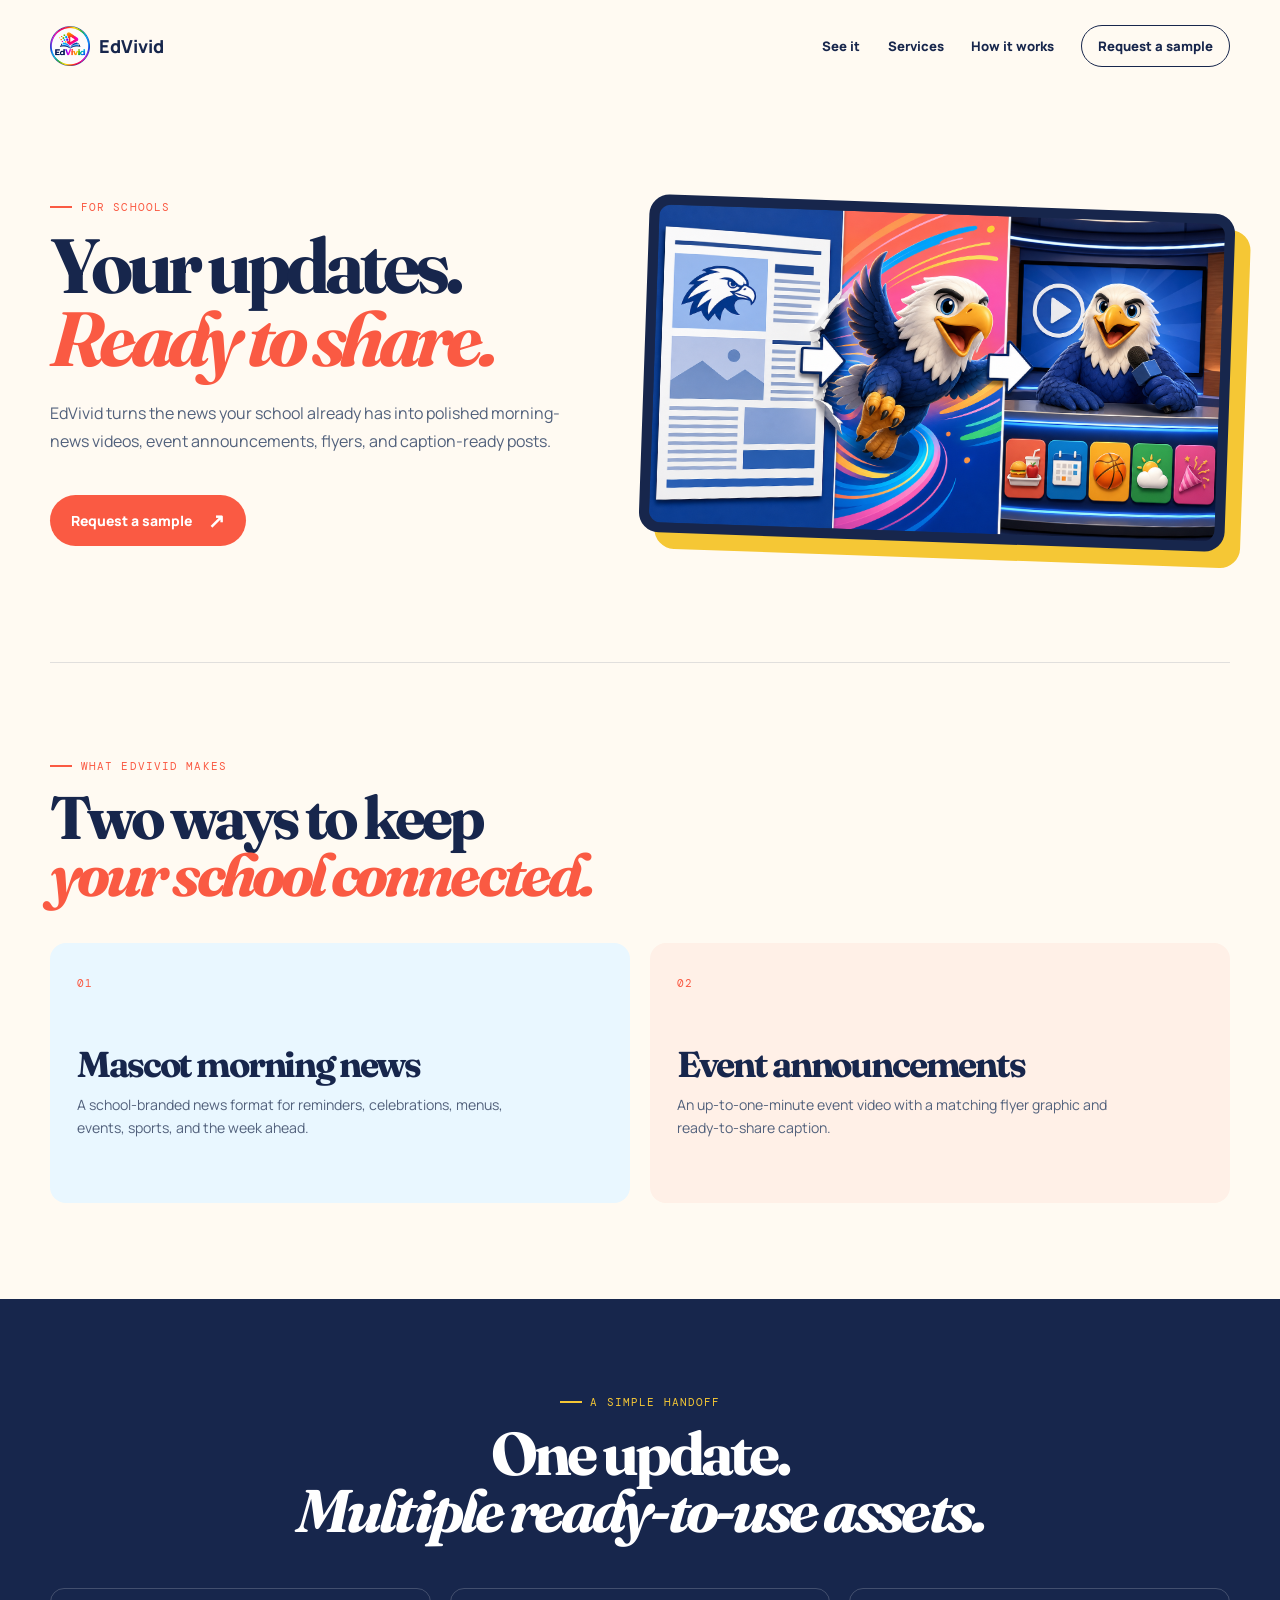
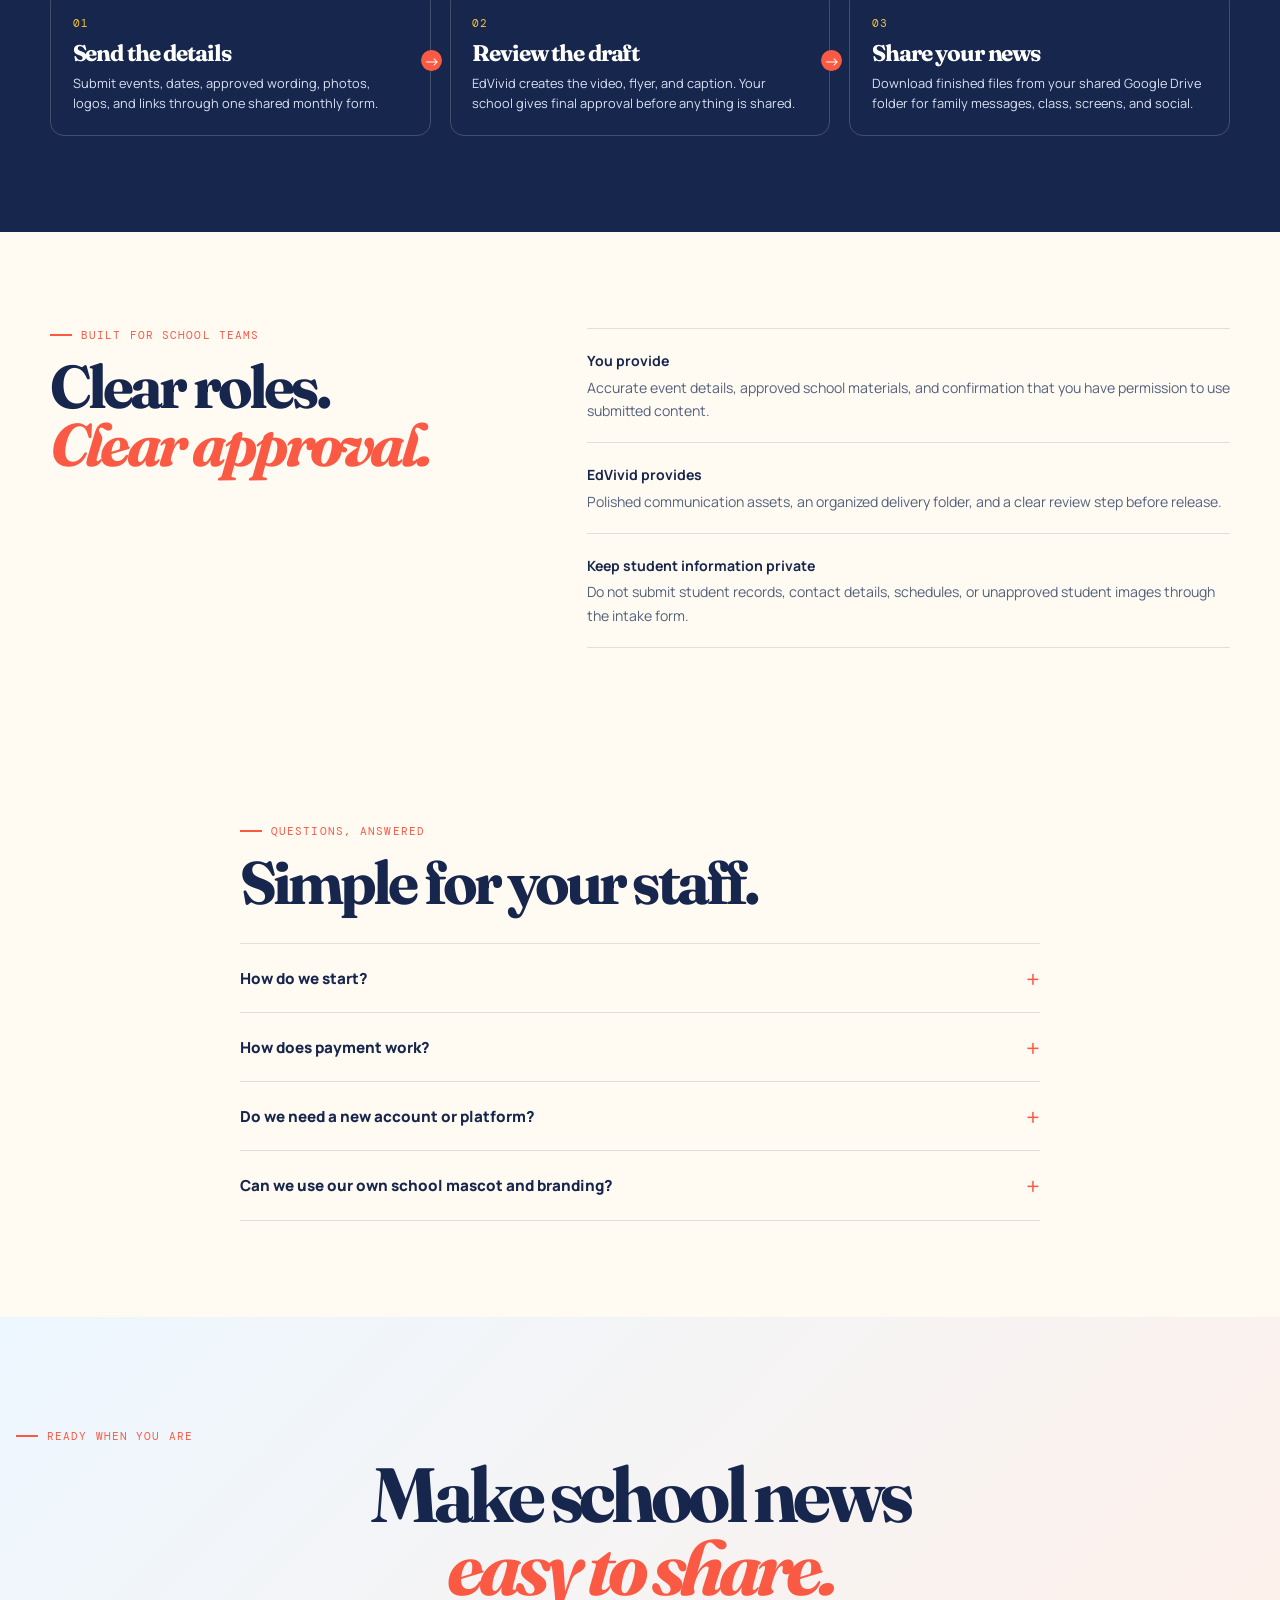
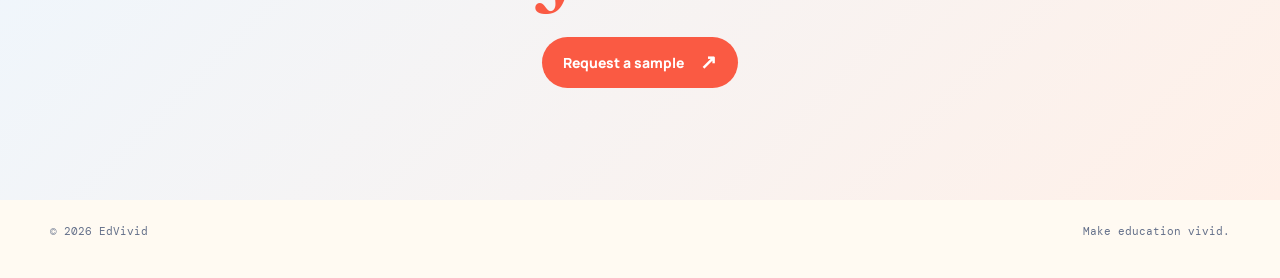
==== for-schools.html @ 943abc47 "Add school information page" ====
<!doctype html>
<html lang="en">
  <head>
    <meta charset="UTF-8" />
    <meta name="viewport" content="width=device-width, initial-scale=1.0" />
    <meta name="theme-color" content="#fff9f2" />
    <title>For Schools | EdVivid</title>
    <meta name="description" content="How EdVivid turns school updates into ready-to-share morning news, announcements, flyers, and family communication." />
    <link rel="icon" type="image/png" href="favicon.png" />
    <link rel="apple-touch-icon" href="edvivid-circle-logo.png" />
    <link rel="preconnect" href="https://fonts.googleapis.com" />
    <link rel="preconnect" href="https://fonts.gstatic.com" crossorigin />
    <link href="https://fonts.googleapis.com/css2?family=DM+Mono&family=Fraunces:opsz,wght@9..144,600;9..144,700&family=Manrope:wght@400;500;600;700;800&display=swap" rel="stylesheet" />
    <link rel="stylesheet" href="styles.css" />
  </head>
  <body class="schools-page">
    <div class="page-shell">
      <header class="topbar">
        <a class="brand" href="index.html" aria-label="EdVivid home">
          <img class="brand-logo" src="edvivid-circle-logo.png" alt="" />
          <span>EdVivid</span>
        </a>
        <nav class="nav-links" aria-label="Main navigation">
          <a href="index.html#examples">See it</a>
          <a href="index.html#work">Services</a>
          <a href="#how-it-works">How it works</a>
          <a class="nav-contact" href="mailto:admin@edvivid.com?subject=EdVivid%20School%20News%20Inquiry">Request a sample</a>
        </nav>
      </header>

      <main>
        <section class="schools-hero" aria-labelledby="schools-title">
          <div>
            <p class="eyebrow"><span></span> For schools</p>
            <h1 id="schools-title">Your updates.<br /><em>Ready to share.</em></h1>
            <p>EdVivid turns the news your school already has into polished morning-news videos, event announcements, flyers, and caption-ready posts.</p>
            <a class="button primary" href="mailto:admin@edvivid.com?subject=EdVivid%20Sample%20Request">Request a sample <span aria-hidden="true">↗</span></a>
          </div>
          <div class="schools-hero-art">
            <img src="full-bleed-mascot-transformation.png" alt="A school mascot transforms from a flat school-news graphic into a polished video host." />
          </div>
        </section>

        <section class="schools-offers" aria-labelledby="offers-title">
          <div class="schools-heading">
            <p class="eyebrow"><span></span> What EdVivid makes</p>
            <h2 id="offers-title">Two ways to keep<br /><em>your school connected.</em></h2>
          </div>
          <div class="schools-offer-grid">
            <article>
              <span>01</span>
              <h3>Mascot morning news</h3>
              <p>A school-branded news format for reminders, celebrations, menus, events, sports, and the week ahead.</p>
            </article>
            <article>
              <span>02</span>
              <h3>Event announcements</h3>
              <p>An up-to-one-minute event video with a matching flyer graphic and ready-to-share caption.</p>
            </article>
          </div>
        </section>

        <section class="schools-handoff" id="how-it-works" aria-labelledby="handoff-title">
          <p class="eyebrow"><span></span> A simple handoff</p>
          <h2 id="handoff-title">One update.<br /><em>Multiple ready-to-use assets.</em></h2>
          <div class="handoff-grid">
            <article><b>01</b><h3>Send the details</h3><p>Submit events, dates, approved wording, photos, logos, and links through one shared monthly form.</p></article>
            <article><b>02</b><h3>Review the draft</h3><p>EdVivid creates the video, flyer, and caption. Your school gives final approval before anything is shared.</p></article>
            <article><b>03</b><h3>Share your news</h3><p>Download finished files from your shared Google Drive folder for family messages, class, screens, and social.</p></article>
          </div>
        </section>

        <section class="schools-expectations" aria-labelledby="expectations-title">
          <div>
            <p class="eyebrow"><span></span> Built for school teams</p>
            <h2 id="expectations-title">Clear roles.<br /><em>Clear approval.</em></h2>
          </div>
          <div class="expectation-list">
            <p><b>You provide</b> Accurate event details, approved school materials, and confirmation that you have permission to use submitted content.</p>
            <p><b>EdVivid provides</b> Polished communication assets, an organized delivery folder, and a clear review step before release.</p>
            <p><b>Keep student information private</b> Do not submit student records, contact details, schedules, or unapproved student images through the intake form.</p>
          </div>
        </section>

        <section class="schools-faq" aria-labelledby="faq-title">
          <p class="eyebrow"><span></span> Questions, answered</p>
          <h2 id="faq-title">Simple for your staff.</h2>
          <details><summary>How do we start?<span>+</span></summary><p>Request a sample or send an inquiry. EdVivid will confirm your needs and send a proposal for the right service level.</p></details>
          <details><summary>How does payment work?<span>+</span></summary><p>After the scope is confirmed, your school receives an invoice. Schools can use their normal purchasing process, including a purchase order when needed.</p></details>
          <details><summary>Do we need a new account or platform?<span>+</span></summary><p>No. EdVivid works with your existing communication channels. Finished files are organized in a shared Google Drive folder.</p></details>
          <details><summary>Can we use our own school mascot and branding?<span>+</span></summary><p>Yes. Your school identity, mascot, colors, and approved materials shape the finished news and announcement content.</p></details>
        </section>

        <section class="closing schools-closing">
          <p class="eyebrow"><span></span> Ready when you are</p>
          <h2>Make school news<br /><em>easy to share.</em></h2>
          <a class="button primary" href="mailto:admin@edvivid.com?subject=EdVivid%20Sample%20Request">Request a sample <span aria-hidden="true">↗</span></a>
        </section>
      </main>

      <footer><span>© 2026 EdVivid</span><span>Make education vivid.</span></footer>
    </div>
  </body>
</html>
---- styles.css ----
:root { --ink:#17264c; --paper:#fffaf2; --warm:#f7efe2; --coral:#fa5a43; --blue:#1979dc; --yellow:#f5c735; --green:#56b98a; --line:rgba(23,38,76,.13); }
* { box-sizing:border-box; }
html { scroll-behavior:smooth; }
body { margin:0; color:var(--ink); background:var(--paper); font-family:Manrope,sans-serif; }
.page-shell { overflow:hidden; }
.topbar, main > section, footer { width:min(1180px,calc(100% - 3rem)); margin-inline:auto; }
.topbar { min-height:92px; display:flex; align-items:center; justify-content:space-between; }
.brand { display:inline-flex; align-items:center; gap:.55rem; color:var(--ink); text-decoration:none; font-weight:800; font-size:1.12rem; }
.brand-logo { width:40px; height:40px; object-fit:contain; border-radius:10px; }
.nav-links { display:flex; align-items:center; gap:1.7rem; font-size:.82rem; font-weight:800; }
.nav-links a { color:var(--ink); text-decoration:none; }
.nav-links .nav-contact { border:1px solid var(--ink); padding:.68rem 1rem; border-radius:100px; }
.hero { min-height:650px; display:grid; grid-template-columns:1fr 1fr; align-items:center; gap:4rem; padding:5.4rem 0 5rem; position:relative; }
.hero:before { content:""; position:absolute; width:530px; height:530px; border-radius:50%; right:-160px; top:25px; background:linear-gradient(135deg,#e9f7ff 15%,#fff2dc 80%); z-index:-1; }
.eyebrow { display:flex; align-items:center; gap:.55rem; margin:0 0 1rem; font: .7rem "DM Mono",monospace; text-transform:uppercase; letter-spacing:.1em; color:var(--coral); }
.eyebrow span { width:22px; height:2px; background:currentColor; display:inline-block; }
h1,h2,h3,p { margin-top:0; }
h1,h2 { font-family:Fraunces,serif; letter-spacing:-.065em; font-weight:700; line-height:.95; }
h1 { font-size:clamp(4rem,7vw,6.6rem); margin-bottom:1.5rem; }
h1 em,h2 em { color:var(--coral); font-style:italic; }
.lede { font-size:1.08rem; line-height:1.75; max-width:30rem; color:#52617c; }
.hero-actions { display:flex; align-items:center; flex-wrap:wrap; gap:1.5rem; margin-top:2.1rem; }
.button { background:var(--coral); color:white; border-radius:100px; padding:1rem 1.3rem; text-decoration:none; font-weight:800; font-size:.87rem; display:inline-flex; gap:1rem; align-items:center; transition:transform .2s ease,box-shadow .2s ease; }
.button:hover { transform:translateY(-3px); box-shadow:0 12px 22px rgba(250,90,67,.28); }
.button span { font-size:1.25rem; line-height:.6; }
.text-link { color:var(--ink); font-size:.86rem; font-weight:800; text-decoration:none; }
.text-link span { color:var(--coral); margin-left:.45rem; }
.hero-art { min-height:430px; position:relative; display:grid; place-items:center; }
.mobile-motion { display:none; }
.desktop-motion { position:absolute; z-index:4; width:138px; right:-8px; bottom:58px; padding:7px; border-radius:16px; background:#fff; box-shadow:0 14px 30px rgba(23,38,76,.18); transform:rotate(-5deg); }
.desktop-motion video,.mobile-motion video { display:block; width:100%; border-radius:10px; }
.lesson-window { position:relative; z-index:2; width:min(100%,470px); background:#fff; border:1px solid rgba(23,38,76,.12); border-radius:18px; overflow:hidden; box-shadow:20px 24px 0 var(--ink),0 25px 45px rgba(23,38,76,.18); transform:rotate(3deg); }
.window-bar { height:38px; display:flex; align-items:center; gap:5px; padding:0 14px; background:#f2f6fd; border-bottom:1px solid var(--line); }
.window-bar i { width:7px; height:7px; border-radius:50%; background:var(--coral); }.window-bar i:nth-child(2){background:var(--yellow)}.window-bar i:nth-child(3){background:var(--green)}
.window-bar span { margin-left:auto; font: .55rem "DM Mono",monospace; color:#62708b; }
.lesson-content { height:275px; background:#0b1732; overflow:hidden; }.lesson-content img { display:block; width:100%; height:100%; object-fit:cover; object-position:center; }
.transformation-labels { display:grid; grid-template-columns:1fr auto 1fr auto 1fr; align-items:center; gap:.35rem; padding:.55rem .8rem .62rem; background:#fff; color:var(--ink); font:.5rem "DM Mono",monospace; letter-spacing:.035em; text-align:center; text-transform:uppercase; }.transformation-labels b { color:var(--coral); font-size:.78rem; }
.lesson-kicker { font: .65rem "DM Mono",monospace; color:var(--coral); letter-spacing:.1em; }.lesson-title { margin-top:1rem; font-family:Fraunces,serif; font-size:2.8rem; letter-spacing:-.07em; line-height:.85; }
.lesson-shapes b { position:absolute; border-radius:50%; }.lesson-shapes b:nth-child(1){width:140px;height:140px;background:var(--coral);right:-34px;top:86px}.lesson-shapes b:nth-child(2){width:65px;height:65px;background:var(--yellow);right:75px;top:157px}.lesson-shapes b:nth-child(3){width:40px;height:40px;background:var(--blue);right:45px;top:93px}.lesson-shapes b:nth-child(4){width:90px;height:20px;border-radius:30px;background:var(--green);left:38px;bottom:60px}
.player-bar { height:54px; display:flex; align-items:center; gap:11px; padding:0 16px; font: .63rem "DM Mono",monospace; }.play { color:var(--coral); }.track { height:5px; flex:1; border-radius:20px; background:#e5eaf3; overflow:hidden; }.track i { display:block; width:43%; height:100%; background:var(--coral); }
.orbit { position:absolute; border:2px solid var(--yellow); border-radius:50%; }.orbit-one { width:380px;height:380px;right:0;top:4px; }.orbit-two { width:265px;height:265px;right:110px;bottom:6px;border-color:var(--blue); }.spark { position:absolute; z-index:3; font-size:2.2rem; color:var(--coral); }.spark-one { right:8px;top:28px; }.spark-two { left:45px;bottom:17px;color:var(--green);font-size:2.7rem; }
.intro-strip { border-top:1px solid var(--line); border-bottom:1px solid var(--line); padding:1.15rem 0; display:flex; align-items:center; justify-content:space-between; gap:1rem; font-size:.75rem; font-weight:800; }.intro-strip p { margin:0; }.intro-strip div { display:flex; gap:1.2rem; color:#6d7890; }.intro-strip span+span:before { content:"•"; color:var(--coral); margin-right:1.2rem; }
.film-section { display:grid; grid-template-columns:.72fr 1.28fr; gap:5rem; align-items:center; padding:7rem 0; }.film-heading h2 { font-size:clamp(3rem,4.7vw,5rem); margin:0 0 1.2rem; }.film-heading > p:last-child { margin:0; color:#52617c; font-size:.9rem; }.film-frame { position:relative; padding:10px; background:var(--ink); border-radius:18px; box-shadow:18px 18px 0 var(--yellow); }.film-frame:before { content:"EDVIVID FILM / 01"; position:absolute; z-index:1; top:22px; left:22px; padding:.45rem .65rem; border-radius:999px; background:rgba(23,38,76,.86); color:white; font:.58rem "DM Mono",monospace; letter-spacing:.08em; }.film-frame video { display:block; width:100%; max-height:580px; object-fit:contain; border-radius:10px; background:#0b1732; }
.why-video-section { display:grid; grid-template-columns:1.2fr .8fr; align-items:center; gap:6vw; padding:0 0 7rem; }.why-video-frame { position:relative; background:var(--coral); padding:10px; border-radius:18px; box-shadow:-16px 16px 0 var(--blue); }.why-video-frame video { display:block; width:100%; max-height:570px; object-fit:contain; border-radius:10px; background:#111d3b; }.video-stamp { position:absolute; z-index:1; right:22px; top:22px; padding:.45rem .65rem; border-radius:999px; background:rgba(250,90,67,.9); color:white; font:.58rem "DM Mono",monospace; letter-spacing:.08em; }.why-video-copy h2 { font-size:clamp(2.8rem,4.5vw,4.7rem); margin-bottom:1.3rem; }.why-video-copy > p:last-child { color:#52617c; line-height:1.75; }
.insight-section { padding:0 0 7.5rem; }.insight-details { border-top:1px solid var(--line); border-bottom:1px solid var(--line); }.insight-details summary { display:flex; align-items:center; justify-content:space-between; gap:1rem; padding:1.2rem 0; color:var(--ink); cursor:pointer; list-style:none; font:700 clamp(1.3rem,2.2vw,1.85rem) Fraunces,serif; letter-spacing:-.04em; }.insight-details summary::-webkit-details-marker { display:none; }.insight-details summary span { color:var(--coral); font:2rem/1 Manrope,sans-serif; transition:transform .2s ease; }.insight-details[open] summary span { transform:rotate(45deg); }.insight-content { padding:0 0 1.5rem; }.insight-content > p { max-width:37rem; margin:0 0 1.4rem; color:#52617c; line-height:1.75; }.insight-graphic { display:block; position:relative; overflow:hidden; border:1px solid var(--line); border-radius:18px; background:#eaf5fc; box-shadow:16px 16px 0 var(--yellow); color:var(--ink); text-decoration:none; }.insight-graphic img { display:block; width:100%; height:auto; transition:transform .35s ease; }.insight-graphic span { position:absolute; right:1rem; bottom:1rem; display:inline-flex; align-items:center; gap:.65rem; padding:.65rem .85rem; border-radius:100px; background:rgba(23,38,76,.9); color:white; font:.65rem "DM Mono",monospace; letter-spacing:.05em; opacity:0; transform:translateY(8px); transition:opacity .2s ease,transform .2s ease; }.insight-graphic:hover img { transform:scale(1.015); }.insight-graphic:hover span,.insight-graphic:focus-visible span { opacity:1; transform:translateY(0); }.insight-graphic:focus-visible { outline:3px solid var(--coral); outline-offset:5px; }
.work-section { padding:8rem 0; }.section-heading { display:flex; align-items:end; justify-content:space-between; margin-bottom:3rem; }.section-heading .eyebrow { align-self:start; }.section-heading h2 { font-size:clamp(3rem,5vw,5rem); margin:0; }
.services-grid { display:grid; grid-template-columns:repeat(3,1fr); gap:1.2rem; }.service-card { min-height:330px; padding:1.5rem; border-radius:8px; display:flex; flex-direction:column; position:relative; overflow:hidden; }.service-card.coral { background:var(--coral); color:white; }.service-card.blue { background:var(--blue); color:white; }.service-card.yellow { background:var(--yellow); }.card-number { font:.68rem "DM Mono",monospace; }.service-icon { font-size:5rem; font-family:Fraunces,serif; margin:auto 0 1rem; }.service-card h3 { font-family:Fraunces,serif; font-size:2.2rem; letter-spacing:-.06em; line-height:.85; margin-bottom:.8rem; }.service-card p { font-size:.82rem; line-height:1.6; max-width:15rem; margin:0; }
.monthly-section { display:grid; grid-template-columns:1fr 1fr; gap:6vw; align-items:center; padding:2rem 0 7rem; }.monthly-intro h2 { font-size:clamp(3rem,5vw,5.1rem); margin-bottom:1.3rem; }.monthly-intro > p:last-child { max-width:29rem; color:#52617c; line-height:1.75; }.monthly-card { background:var(--ink); color:white; padding:2.2rem; border-radius:18px; box-shadow:16px 16px 0 var(--coral); }.plan-label { color:var(--yellow); font:.68rem "DM Mono",monospace; text-transform:uppercase; letter-spacing:.11em; }.monthly-card h3 { margin:1rem 0 .8rem; font:2.6rem/.9 Fraunces,serif; letter-spacing:-.07em; }.plan-copy { max-width:28rem; color:#d9e2f4; font-size:.86rem; line-height:1.65; }.monthly-card ul { margin:1.6rem 0; padding:0; list-style:none; border-top:1px solid rgba(255,255,255,.16); }.monthly-card li { padding:.75rem 0 .75rem 1.5rem; border-bottom:1px solid rgba(255,255,255,.16); font-size:.78rem; line-height:1.45; position:relative; }.monthly-card li:before { content:"✦"; position:absolute; left:0; color:var(--yellow); }.monthly-card .button { background:var(--yellow); color:var(--ink); }.plan-note { margin:1rem 0 0; color:#b9c4dd; font-size:.68rem; }
.process-section { padding:6.5rem 0; border-top:1px solid var(--line); }.process-copy { max-width:42rem; }.process-copy h2 { font-size:clamp(2.8rem,4.5vw,4.7rem); margin-bottom:1.2rem; }.process-copy > p:last-of-type { color:#52617c; line-height:1.75; max-width:35rem; }.process-flow { display:grid; grid-template-columns:repeat(3,1fr); gap:1.2rem; padding:0; margin:3rem 0 0; list-style:none; counter-reset:process; }.process-flow li { position:relative; padding:1.15rem; border:1px solid var(--line); border-radius:16px; background:#fff; overflow:visible; }.process-flow li+li:before { content:"→"; position:absolute; z-index:3; top:42%; left:-1.93rem; width:1.4rem; height:1.4rem; display:grid; place-items:center; border-radius:50%; background:var(--coral); color:#fff; font-size:.9rem; font-weight:800; }.flow-visual { position:relative; height:185px; margin-bottom:1.15rem; overflow:hidden; border-radius:10px; }.form-visual { padding:1rem; background:linear-gradient(135deg,#e8f7ff,#fff5e2); }.form-visual:before { content:""; position:absolute; top:18px; left:18px; width:48px; height:10px; border-radius:99px; background:var(--coral); }.form-visual i { display:block; height:9px; margin:38px 0 10px; border-radius:99px; background:#b9c7d9; }.form-visual i+i { width:82%; margin:0 0 10px; }.form-visual i+i+i { width:66%; margin:0; }.form-visual b { position:absolute; right:18px; bottom:18px; width:54px; height:54px; border-radius:14px; background:var(--yellow); box-shadow:-13px -13px 0 var(--blue); }.form-badge { position:absolute; z-index:1; right:18px; top:19px; color:var(--ink); font:.53rem "DM Mono",monospace; letter-spacing:.08em; }.create-visual { background:#e6f4ff; }.create-visual img { display:block; width:100%; height:100%; object-fit:cover; object-position:center; }.share-visual { background:linear-gradient(135deg,#fff0e8,#ecf8ff); }.screen { position:absolute; top:24px; left:26px; width:61%; height:110px; display:grid; place-items:center; border:8px solid var(--ink); border-radius:10px; background:var(--blue); color:#fff; font-size:1.7rem; box-shadow:9px 9px 0 var(--yellow); }.phone { position:absolute; right:26px; bottom:18px; width:70px; height:118px; border:7px solid var(--ink); border-radius:14px; background:var(--coral); transform:rotate(8deg); }.phone:after { content:""; position:absolute; top:10px; left:50%; width:24px; height:4px; transform:translateX(-50%); border-radius:99px; background:var(--ink); }.share-dot { position:absolute; right:10px; top:15px; width:32px; height:32px; border-radius:50%; background:var(--green); box-shadow:-27px 47px 0 var(--yellow); }.flow-step { color:var(--coral); font:.62rem "DM Mono",monospace; letter-spacing:.1em; }.process-flow h3 { margin:.45rem 0 .35rem; font:700 1.45rem/.95 Fraunces,serif; letter-spacing:-.05em; }.process-flow p { margin:0; color:#52617c; font-size:.78rem; line-height:1.55; }
.closing { text-align:center; padding:7rem 1rem; background:linear-gradient(135deg,#edf7ff,#fff0e8); width:100%; }.closing h2 { font-size:clamp(3.5rem,6vw,6rem); margin-bottom:2rem; }.contact-note { margin:1.5rem 0 0; font-size:.78rem; color:#66728b; }.contact-note a { color:var(--ink); }
footer { padding:1.5rem 0 2.5rem; display:flex; justify-content:space-between; color:#64708a; font:.67rem "DM Mono",monospace; }
.schools-hero { min-height:570px; display:grid; grid-template-columns:.95fr 1.05fr; gap:5vw; align-items:center; padding:4.5rem 0 5rem; }.schools-hero h1 { font-size:clamp(3.8rem,6vw,6.4rem); }.schools-hero > div > p:last-of-type { max-width:34rem; color:#52617c; line-height:1.75; }.schools-hero .button { margin-top:1.5rem; }.schools-hero-art { padding:10px; background:var(--ink); border-radius:20px; box-shadow:16px 16px 0 var(--yellow); transform:rotate(2deg); }.schools-hero-art img { display:block; width:100%; border-radius:12px; }.schools-offers { padding:6rem 0; border-top:1px solid var(--line); }.schools-heading { max-width:46rem; margin-bottom:2.5rem; }.schools-heading h2,.schools-handoff h2,.schools-expectations h2,.schools-faq h2 { font-size:clamp(2.8rem,4.7vw,5rem); margin:0; }.schools-offer-grid { display:grid; grid-template-columns:repeat(2,1fr); gap:1.2rem; }.schools-offer-grid article { min-height:260px; padding:1.7rem; border-radius:16px; background:#e9f7ff; }.schools-offer-grid article+article { background:#fff0e7; }.schools-offer-grid span,.handoff-grid b { color:var(--coral); font:.68rem "DM Mono",monospace; letter-spacing:.1em; }.schools-offer-grid h3 { margin:3.5rem 0 .7rem; font:700 2.25rem/.92 Fraunces,serif; letter-spacing:-.06em; }.schools-offer-grid p { max-width:28rem; margin:0; color:#52617c; font-size:.88rem; line-height:1.65; }.schools-handoff { padding:6rem 0; text-align:center; background:var(--ink); color:white; width:100%; }.schools-handoff .eyebrow { justify-content:center; color:var(--yellow); }.schools-handoff h2 { max-width:49rem; margin-inline:auto; }.schools-handoff h2 em { color:#fff; }.handoff-grid { width:min(1180px,calc(100% - 3rem)); margin:3rem auto 0; display:grid; grid-template-columns:repeat(3,1fr); gap:1.2rem; text-align:left; }.handoff-grid article { position:relative; padding:1.35rem; border:1px solid rgba(255,255,255,.19); border-radius:14px; }.handoff-grid article+article:before { content:"→"; position:absolute; top:42%; left:-1.83rem; width:1.3rem; height:1.3rem; display:grid; place-items:center; border-radius:50%; background:var(--coral); color:#fff; }.handoff-grid b { color:var(--yellow); }.handoff-grid h3 { margin:.7rem 0 .5rem; font:700 1.42rem/.95 Fraunces,serif; letter-spacing:-.05em; }.handoff-grid p { margin:0; color:#d9e2f4; font-size:.8rem; line-height:1.6; }.schools-expectations { display:grid; grid-template-columns:.82fr 1.18fr; gap:7vw; padding:6rem 0; }.expectation-list { border-top:1px solid var(--line); }.expectation-list p { margin:0; padding:1.25rem 0; border-bottom:1px solid var(--line); color:#52617c; line-height:1.65; font-size:.88rem; }.expectation-list b { color:var(--ink); display:block; margin-bottom:.2rem; }.schools-faq { max-width:800px; padding:5rem 0 6rem; }.schools-faq h2 { margin-bottom:2rem; }.schools-faq details { border-top:1px solid var(--line); }.schools-faq details:last-child { border-bottom:1px solid var(--line); }.schools-faq summary { display:flex; justify-content:space-between; align-items:center; gap:1rem; padding:1.1rem 0; cursor:pointer; list-style:none; font-weight:800; font-size:.95rem; }.schools-faq summary::-webkit-details-marker { display:none; }.schools-faq summary span { color:var(--coral); font-size:1.5rem; font-weight:400; }.schools-faq details[open] summary span { transform:rotate(45deg); }.schools-faq details p { max-width:42rem; margin:0 0 1.2rem; color:#52617c; font-size:.86rem; line-height:1.65; }.schools-closing { margin-top:0; }
@media (max-width:760px) { .topbar,main>section,footer { width:min(100% - 2rem,1180px); }.nav-links a:not(.nav-contact) { display:none; }.hero,.film-section,.why-video-section,.monthly-section { grid-template-columns:1fr; gap:2.5rem; }.hero { padding:2rem 0 3.5rem; }.mobile-motion { display:block; grid-column:1; border:1px solid var(--line); border-radius:18px; padding:6px; background:#fff; box-shadow:0 16px 32px rgba(23,38,76,.12); }.desktop-motion { display:none; }.hero-art { min-height:340px; }.lesson-window { width:calc(100% - 2.3rem); }.lesson-content { height:230px; }.lesson-title { font-size:2.2rem; }.orbit-one { width:300px;height:300px; }.orbit-two { width:210px;height:210px;right:55px; }.intro-strip { display:block; }.intro-strip div { margin-top:.7rem; overflow:auto; }.intro-strip span { white-space:nowrap; }.film-section { padding:4.5rem 0; }.film-frame { box-shadow:10px 10px 0 var(--yellow); }.why-video-section { padding:0 0 5rem; }.why-video-frame { box-shadow:-10px 10px 0 var(--blue); }.insight-section { padding:0 0 5rem; }.insight-graphic { border-radius:12px; box-shadow:9px 9px 0 var(--yellow); }.insight-graphic span { position:static; display:flex; justify-content:center; border-radius:0; opacity:1; transform:none; font-size:.6rem; }.section-heading { display:block; }.section-heading h2 { margin-top:1.5rem; }.services-grid,.process-flow { grid-template-columns:1fr; }.service-card { min-height:255px; }.process-flow { gap:2.1rem; }.process-flow li+li:before { top:-1.73rem; left:calc(50% - .7rem); transform:rotate(90deg); }.monthly-section { padding:0 0 5rem; }.monthly-card { padding:1.6rem; box-shadow:10px 10px 0 var(--coral); }.closing { width:100%; }.closing { padding:5rem 1rem; } }
@media (max-width:760px) { .schools-hero,.schools-expectations { grid-template-columns:1fr; gap:2.5rem; }.schools-hero { min-height:auto; padding:2rem 0 4rem; }.schools-hero-art { box-shadow:10px 10px 0 var(--yellow); }.schools-offers,.schools-expectations,.schools-faq { padding:4.5rem 0; }.schools-offer-grid,.handoff-grid { grid-template-columns:1fr; }.schools-offer-grid article { min-height:210px; }.schools-offer-grid h3 { margin-top:2.4rem; }.schools-handoff { padding:4.5rem 1rem; }.handoff-grid { width:100%; gap:2.1rem; }.handoff-grid article+article:before { top:-1.73rem; left:calc(50% - .65rem); transform:rotate(90deg); }.schools-closing { margin-inline:calc((100% - 100vw) / 2); width:100vw; } }
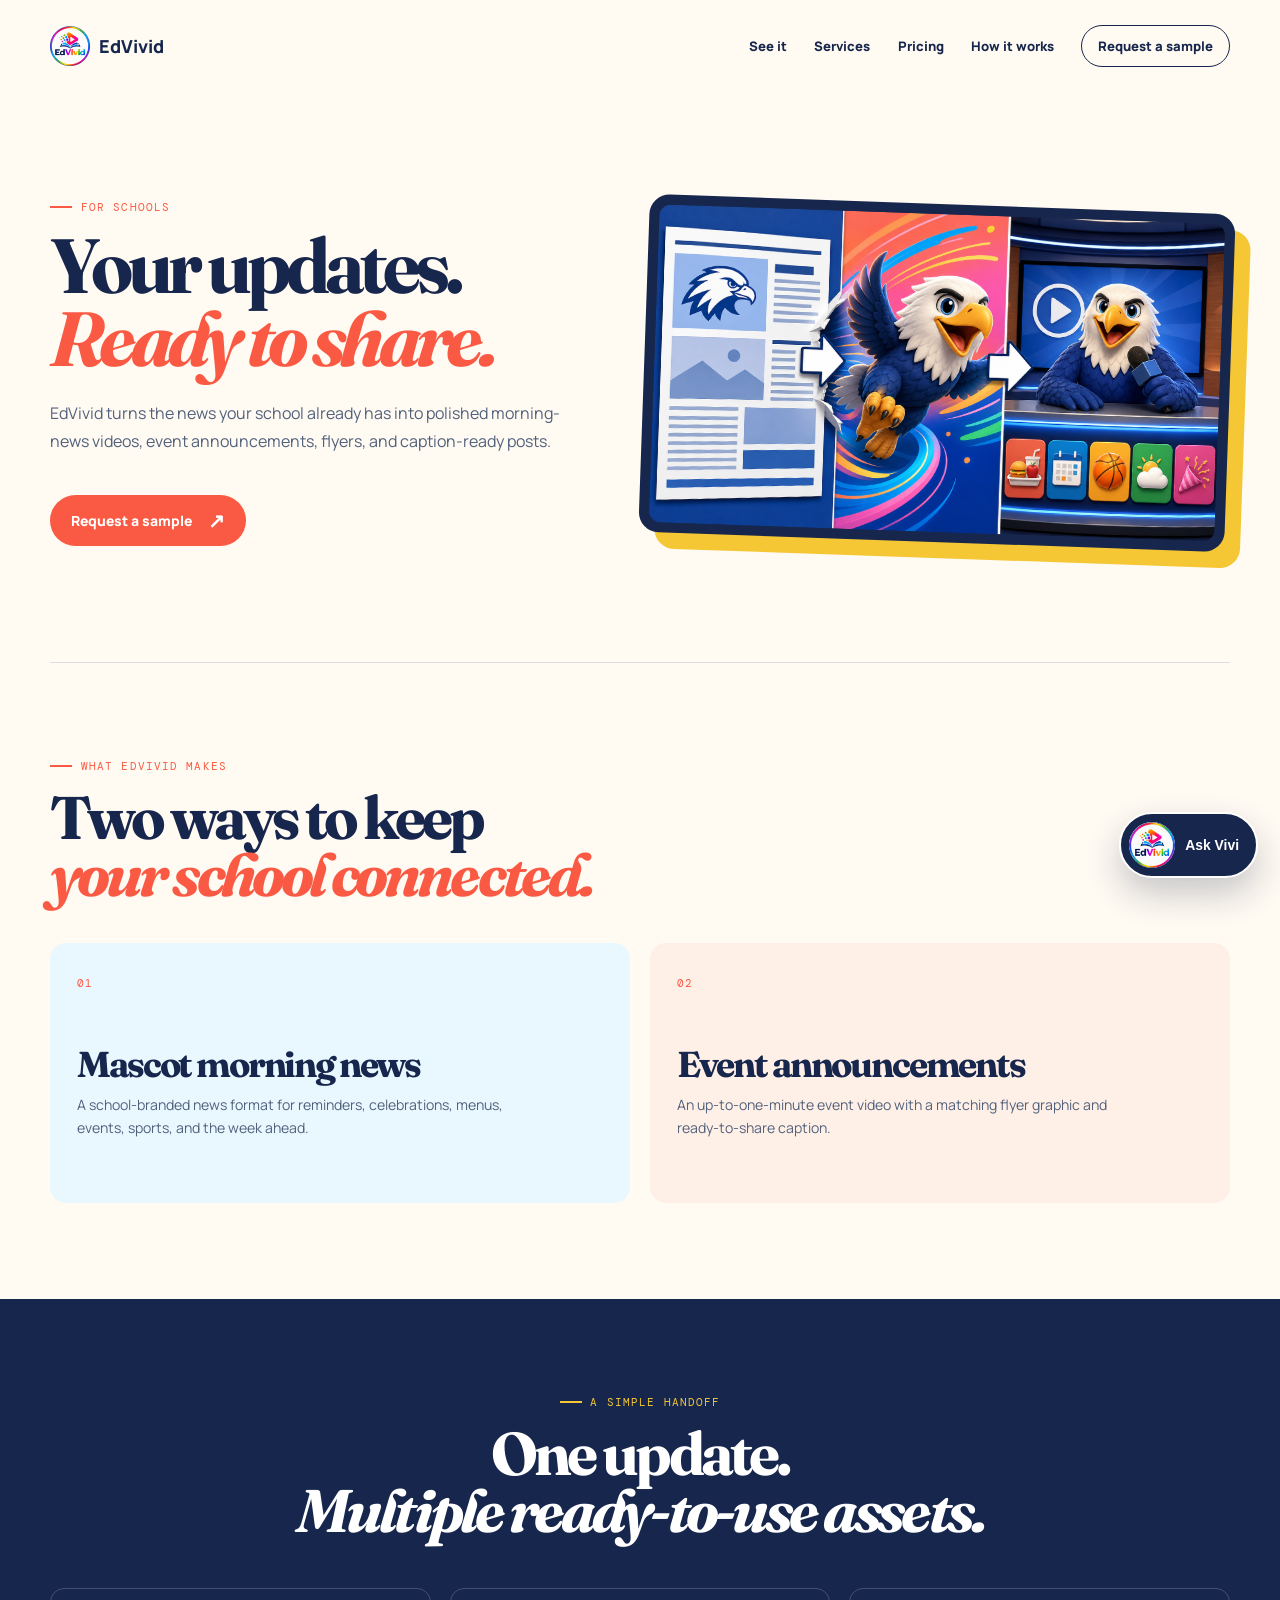
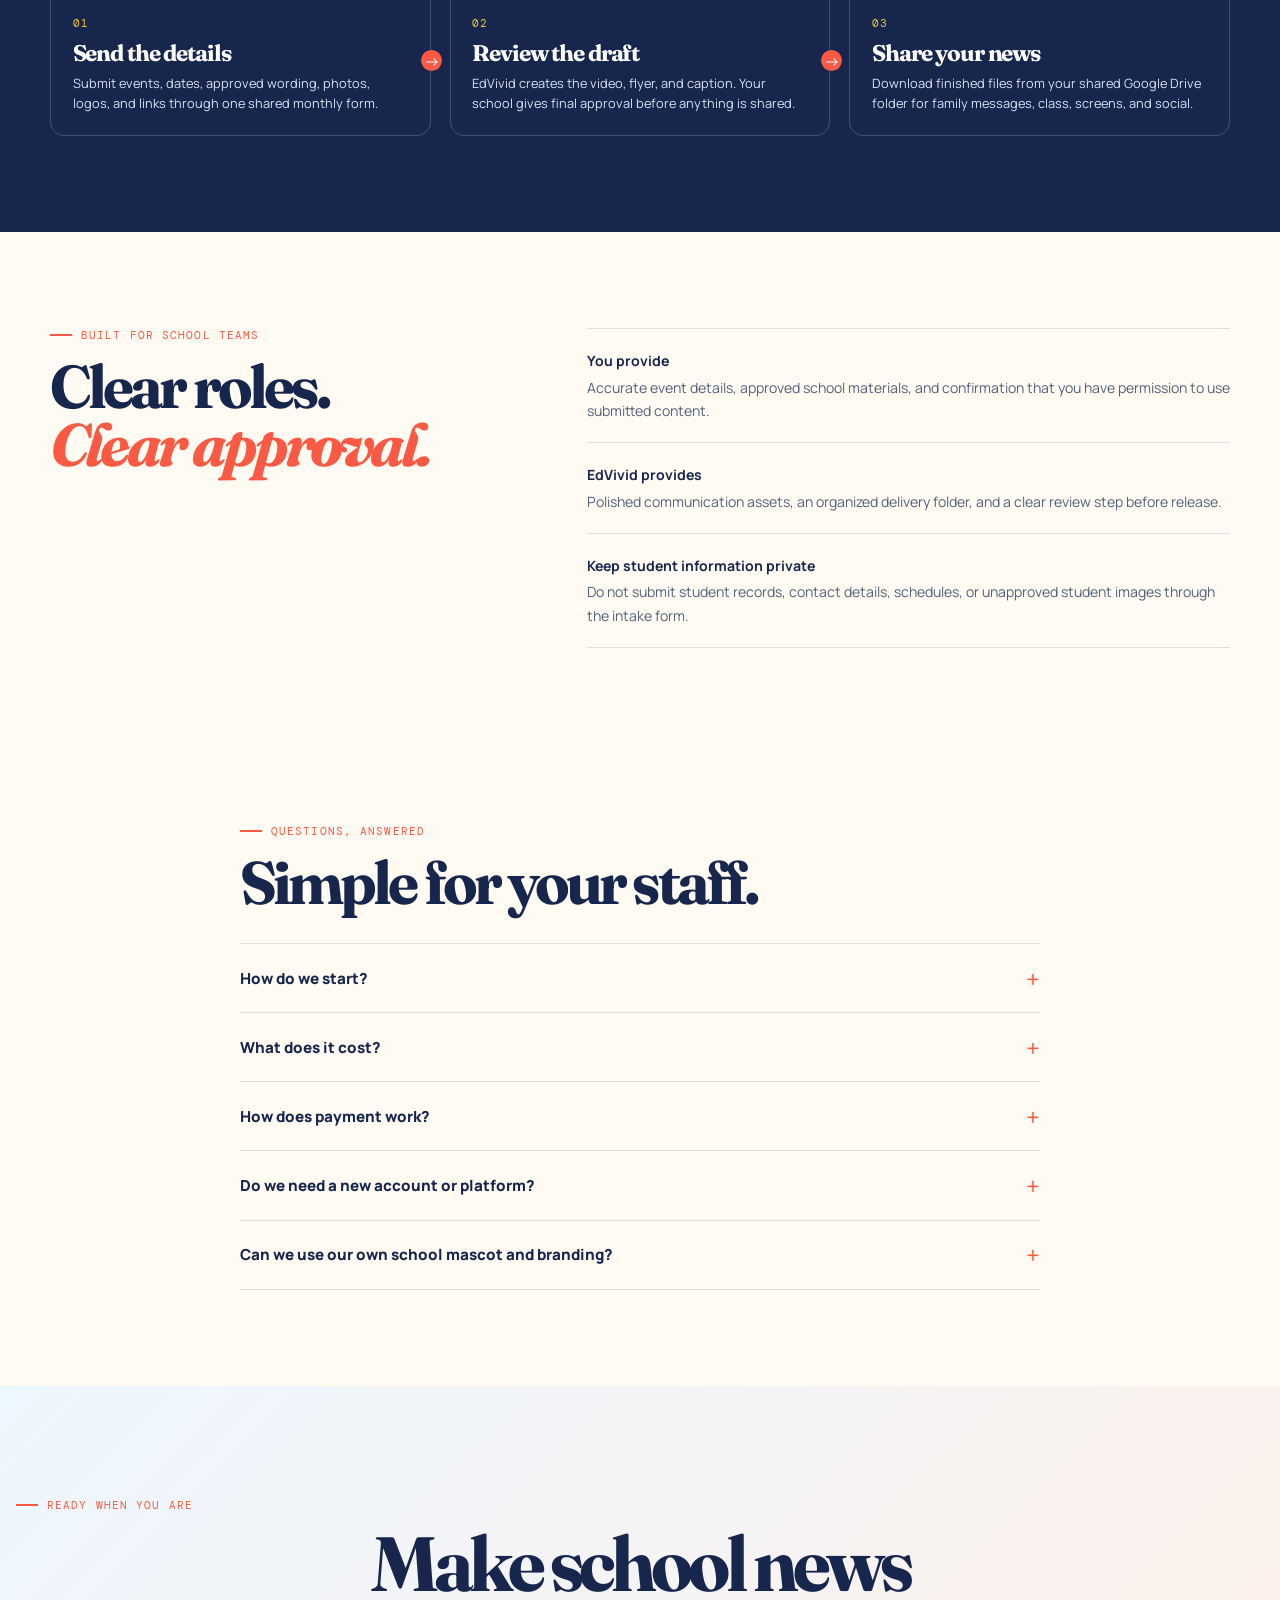
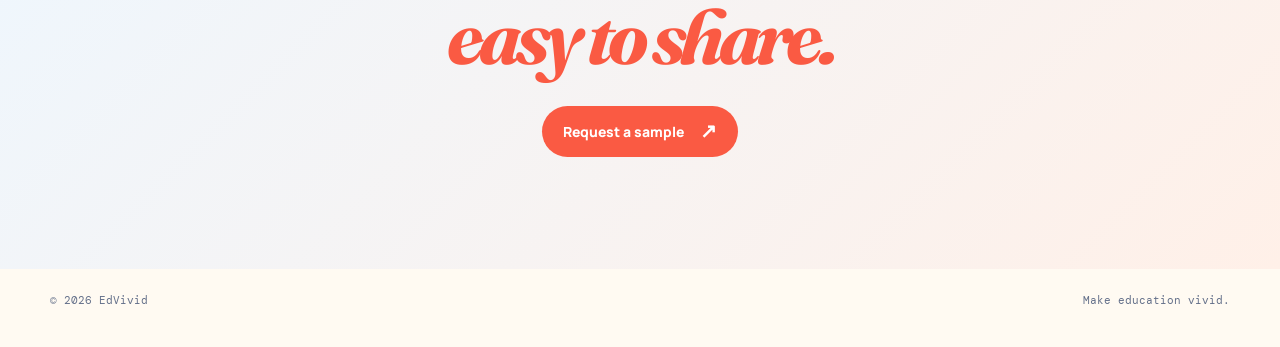
==== commit c67fae1e: "Update EdVivid pricing and sample CTA" ====
--- a/for-schools.html
+++ b/for-schools.html
@@ -23,8 +23,9 @@
         <nav class="nav-links" aria-label="Main navigation">
           <a href="index.html#examples">See it</a>
           <a href="index.html#work">Services</a>
+          <a href="index.html#pricing">Pricing</a>
           <a href="#how-it-works">How it works</a>
-          <a class="nav-contact" href="mailto:admin@edvivid.com?subject=EdVivid%20School%20News%20Inquiry">Request a sample</a>
+          <a class="nav-contact" href="https://forms.edvivid.com/sample_request_form.html">Request a sample</a>
         </nav>
       </header>
 
@@ -34,7 +35,7 @@
             <p class="eyebrow"><span></span> For schools</p>
             <h1 id="schools-title">Your updates.<br /><em>Ready to share.</em></h1>
             <p>EdVivid turns the news your school already has into polished morning-news videos, event announcements, flyers, and caption-ready posts.</p>
-            <a class="button primary" href="mailto:admin@edvivid.com?subject=EdVivid%20Sample%20Request">Request a sample <span aria-hidden="true">↗</span></a>
+            <a class="button primary" href="https://forms.edvivid.com/sample_request_form.html">Request a sample <span aria-hidden="true">↗</span></a>
           </div>
           <div class="schools-hero-art">
             <img src="full-bleed-mascot-transformation.png" alt="A school mascot transforms from a flat school-news graphic into a polished video host." />
@@ -85,8 +86,9 @@
         <section class="schools-faq" aria-labelledby="faq-title">
           <p class="eyebrow"><span></span> Questions, answered</p>
           <h2 id="faq-title">Simple for your staff.</h2>
-          <details><summary>How do we start?<span>+</span></summary><p>Request a sample or send an inquiry. EdVivid will confirm your needs and send a proposal for the right service level.</p></details>
-          <details><summary>How does payment work?<span>+</span></summary><p>After the scope is confirmed, your school receives an invoice. Schools can use their normal purchasing process, including a purchase order when needed.</p></details>
+          <details><summary>How do we start?<span>+</span></summary><p>Request a free sample. EdVivid uses your school name, website, mascot or logo, date, and notes to create a private preview before you choose a paid option.</p></details>
+          <details><summary>What does it cost?<span>+</span></summary><p>The free sample is no cost. A single finished announcement video is $149. The Weekly Starter is $499 per month for four custom school videos.</p></details>
+          <details><summary>How does payment work?<span>+</span></summary><p>After the scope is confirmed, your school receives an invoice. Schools can use their normal purchasing process, including a purchase order when needed. Zelle is available for approved small partnerships when school policy permits.</p></details>
           <details><summary>Do we need a new account or platform?<span>+</span></summary><p>No. EdVivid works with your existing communication channels. Finished files are organized in a shared Google Drive folder.</p></details>
           <details><summary>Can we use our own school mascot and branding?<span>+</span></summary><p>Yes. Your school identity, mascot, colors, and approved materials shape the finished news and announcement content.</p></details>
         </section>
@@ -94,11 +96,12 @@
         <section class="closing schools-closing">
           <p class="eyebrow"><span></span> Ready when you are</p>
           <h2>Make school news<br /><em>easy to share.</em></h2>
-          <a class="button primary" href="mailto:admin@edvivid.com?subject=EdVivid%20Sample%20Request">Request a sample <span aria-hidden="true">↗</span></a>
+          <a class="button primary" href="https://forms.edvivid.com/sample_request_form.html">Request a sample <span aria-hidden="true">↗</span></a>
         </section>
       </main>
 
       <footer><span>© 2026 EdVivid</span><span>Make education vivid.</span></footer>
     </div>
+    <script src="help-bot.js"></script>
   </body>
 </html>
--- a/styles.css
+++ b/styles.css
@@ -23,6 +23,7 @@
 .button { background:var(--coral); color:white; border-radius:100px; padding:1rem 1.3rem; text-decoration:none; font-weight:800; font-size:.87rem; display:inline-flex; gap:1rem; align-items:center; transition:transform .2s ease,box-shadow .2s ease; }
 .button:hover { transform:translateY(-3px); box-shadow:0 12px 22px rgba(250,90,67,.28); }
 .button span { font-size:1.25rem; line-height:.6; }
+.button.outline { color:var(--ink); background:#fff; border:1px solid var(--line); }
 .text-link { color:var(--ink); font-size:.86rem; font-weight:800; text-decoration:none; }
 .text-link span { color:var(--coral); margin-left:.45rem; }
 .hero-art { min-height:430px; position:relative; display:grid; place-items:center; }
@@ -39,16 +40,51 @@
 .lesson-shapes b { position:absolute; border-radius:50%; }.lesson-shapes b:nth-child(1){width:140px;height:140px;background:var(--coral);right:-34px;top:86px}.lesson-shapes b:nth-child(2){width:65px;height:65px;background:var(--yellow);right:75px;top:157px}.lesson-shapes b:nth-child(3){width:40px;height:40px;background:var(--blue);right:45px;top:93px}.lesson-shapes b:nth-child(4){width:90px;height:20px;border-radius:30px;background:var(--green);left:38px;bottom:60px}
 .player-bar { height:54px; display:flex; align-items:center; gap:11px; padding:0 16px; font: .63rem "DM Mono",monospace; }.play { color:var(--coral); }.track { height:5px; flex:1; border-radius:20px; background:#e5eaf3; overflow:hidden; }.track i { display:block; width:43%; height:100%; background:var(--coral); }
 .orbit { position:absolute; border:2px solid var(--yellow); border-radius:50%; }.orbit-one { width:380px;height:380px;right:0;top:4px; }.orbit-two { width:265px;height:265px;right:110px;bottom:6px;border-color:var(--blue); }.spark { position:absolute; z-index:3; font-size:2.2rem; color:var(--coral); }.spark-one { right:8px;top:28px; }.spark-two { left:45px;bottom:17px;color:var(--green);font-size:2.7rem; }
+.proof-strip { display:grid; grid-template-columns:.45fr 1.55fr; gap:1.2rem; align-items:center; margin-top:-2rem; margin-bottom:2rem; padding:1rem; border:1px solid var(--line); border-radius:18px; background:#fff; box-shadow:10px 10px 0 rgba(23,38,76,.07); }.proof-strip p { margin:0; color:var(--coral); font:.66rem "DM Mono",monospace; letter-spacing:.09em; text-transform:uppercase; }.proof-strip div { display:grid; grid-template-columns:1fr 1fr; gap:.8rem; }.proof-strip span { display:block; padding:.9rem 1rem; border-radius:13px; background:#fff8ed; font-size:.82rem; font-weight:800; line-height:1.45; }.proof-strip span+span { background:#edf7ff; }.proof-strip b { display:block; margin-top:.35rem; color:#64708a; font:.58rem "DM Mono",monospace; letter-spacing:.08em; text-transform:uppercase; }
 .intro-strip { border-top:1px solid var(--line); border-bottom:1px solid var(--line); padding:1.15rem 0; display:flex; align-items:center; justify-content:space-between; gap:1rem; font-size:.75rem; font-weight:800; }.intro-strip p { margin:0; }.intro-strip div { display:flex; gap:1.2rem; color:#6d7890; }.intro-strip span+span:before { content:"•"; color:var(--coral); margin-right:1.2rem; }
-.film-section { display:grid; grid-template-columns:.72fr 1.28fr; gap:5rem; align-items:center; padding:7rem 0; }.film-heading h2 { font-size:clamp(3rem,4.7vw,5rem); margin:0 0 1.2rem; }.film-heading > p:last-child { margin:0; color:#52617c; font-size:.9rem; }.film-frame { position:relative; padding:10px; background:var(--ink); border-radius:18px; box-shadow:18px 18px 0 var(--yellow); }.film-frame:before { content:"EDVIVID FILM / 01"; position:absolute; z-index:1; top:22px; left:22px; padding:.45rem .65rem; border-radius:999px; background:rgba(23,38,76,.86); color:white; font:.58rem "DM Mono",monospace; letter-spacing:.08em; }.film-frame video { display:block; width:100%; max-height:580px; object-fit:contain; border-radius:10px; background:#0b1732; }
+.film-section { display:grid; grid-template-columns:.72fr 1.28fr; gap:5rem; align-items:center; padding:7rem 0; }.film-heading h2 { font-size:clamp(3rem,4.7vw,5rem); margin:0 0 1.2rem; }.film-heading > p:last-child { margin:0; color:#52617c; font-size:.9rem; }.film-frame { position:relative; padding:10px; background:var(--ink); border-radius:18px; box-shadow:18px 18px 0 var(--yellow); }.film-frame:before { content:"SAMPLE NEWS / 01"; position:absolute; z-index:1; top:22px; left:22px; padding:.45rem .65rem; border-radius:999px; background:rgba(23,38,76,.86); color:white; font:.58rem "DM Mono",monospace; letter-spacing:.08em; }.film-frame iframe { display:block; width:100%; aspect-ratio:16/9; border:0; border-radius:10px; background:#0b1732; }
+.testimonials-section { display:grid; grid-template-columns:.9fr 1.1fr; gap:5rem; align-items:center; padding:0 0 7rem; }.testimonials-heading h2 { font-size:clamp(2.8rem,4.4vw,4.8rem); margin:0 0 1.2rem; }.testimonials-heading > p:last-child { max-width:34rem; margin:0; color:#52617c; line-height:1.75; font-size:.92rem; }.testimonial-grid { display:grid; gap:1.1rem; position:relative; }.testimonial-grid:before { content:""; position:absolute; width:230px; height:230px; border-radius:50%; right:-42px; top:-54px; background:linear-gradient(135deg,#fff0e8,#e9f7ff); z-index:-1; }.testimonial-card { margin:0; padding:1.5rem; border:1px solid var(--line); border-radius:18px; background:#fff; box-shadow:10px 10px 0 rgba(23,38,76,.08); transform:rotate(-1.2deg); }.testimonial-card.featured { background:var(--ink); color:white; box-shadow:12px 12px 0 var(--coral); transform:rotate(1.5deg); }.testimonial-card blockquote { margin:0 0 1.25rem; font:800 clamp(1.35rem,2.25vw,2rem)/1.16 Manrope,sans-serif; letter-spacing:-.045em; }.testimonial-card figcaption { display:flex; align-items:center; gap:.6rem; font-weight:800; font-size:.86rem; }.testimonial-card figcaption:before { content:""; width:10px; height:10px; border-radius:50%; background:var(--coral); }.testimonial-card.featured figcaption:before { background:var(--yellow); }.testimonial-card span { color:#6d7890; font:.62rem "DM Mono",monospace; letter-spacing:.08em; text-transform:uppercase; }.testimonial-card.featured span { color:#d9e2f4; }
 .why-video-section { display:grid; grid-template-columns:1.2fr .8fr; align-items:center; gap:6vw; padding:0 0 7rem; }.why-video-frame { position:relative; background:var(--coral); padding:10px; border-radius:18px; box-shadow:-16px 16px 0 var(--blue); }.why-video-frame video { display:block; width:100%; max-height:570px; object-fit:contain; border-radius:10px; background:#111d3b; }.video-stamp { position:absolute; z-index:1; right:22px; top:22px; padding:.45rem .65rem; border-radius:999px; background:rgba(250,90,67,.9); color:white; font:.58rem "DM Mono",monospace; letter-spacing:.08em; }.why-video-copy h2 { font-size:clamp(2.8rem,4.5vw,4.7rem); margin-bottom:1.3rem; }.why-video-copy > p:last-child { color:#52617c; line-height:1.75; }
 .insight-section { padding:0 0 7.5rem; }.insight-details { border-top:1px solid var(--line); border-bottom:1px solid var(--line); }.insight-details summary { display:flex; align-items:center; justify-content:space-between; gap:1rem; padding:1.2rem 0; color:var(--ink); cursor:pointer; list-style:none; font:700 clamp(1.3rem,2.2vw,1.85rem) Fraunces,serif; letter-spacing:-.04em; }.insight-details summary::-webkit-details-marker { display:none; }.insight-details summary span { color:var(--coral); font:2rem/1 Manrope,sans-serif; transition:transform .2s ease; }.insight-details[open] summary span { transform:rotate(45deg); }.insight-content { padding:0 0 1.5rem; }.insight-content > p { max-width:37rem; margin:0 0 1.4rem; color:#52617c; line-height:1.75; }.insight-graphic { display:block; position:relative; overflow:hidden; border:1px solid var(--line); border-radius:18px; background:#eaf5fc; box-shadow:16px 16px 0 var(--yellow); color:var(--ink); text-decoration:none; }.insight-graphic img { display:block; width:100%; height:auto; transition:transform .35s ease; }.insight-graphic span { position:absolute; right:1rem; bottom:1rem; display:inline-flex; align-items:center; gap:.65rem; padding:.65rem .85rem; border-radius:100px; background:rgba(23,38,76,.9); color:white; font:.65rem "DM Mono",monospace; letter-spacing:.05em; opacity:0; transform:translateY(8px); transition:opacity .2s ease,transform .2s ease; }.insight-graphic:hover img { transform:scale(1.015); }.insight-graphic:hover span,.insight-graphic:focus-visible span { opacity:1; transform:translateY(0); }.insight-graphic:focus-visible { outline:3px solid var(--coral); outline-offset:5px; }
 .work-section { padding:8rem 0; }.section-heading { display:flex; align-items:end; justify-content:space-between; margin-bottom:3rem; }.section-heading .eyebrow { align-self:start; }.section-heading h2 { font-size:clamp(3rem,5vw,5rem); margin:0; }
 .services-grid { display:grid; grid-template-columns:repeat(3,1fr); gap:1.2rem; }.service-card { min-height:330px; padding:1.5rem; border-radius:8px; display:flex; flex-direction:column; position:relative; overflow:hidden; }.service-card.coral { background:var(--coral); color:white; }.service-card.blue { background:var(--blue); color:white; }.service-card.yellow { background:var(--yellow); }.card-number { font:.68rem "DM Mono",monospace; }.service-icon { font-size:5rem; font-family:Fraunces,serif; margin:auto 0 1rem; }.service-card h3 { font-family:Fraunces,serif; font-size:2.2rem; letter-spacing:-.06em; line-height:.85; margin-bottom:.8rem; }.service-card p { font-size:.82rem; line-height:1.6; max-width:15rem; margin:0; }
 .monthly-section { display:grid; grid-template-columns:1fr 1fr; gap:6vw; align-items:center; padding:2rem 0 7rem; }.monthly-intro h2 { font-size:clamp(3rem,5vw,5.1rem); margin-bottom:1.3rem; }.monthly-intro > p:last-child { max-width:29rem; color:#52617c; line-height:1.75; }.monthly-card { background:var(--ink); color:white; padding:2.2rem; border-radius:18px; box-shadow:16px 16px 0 var(--coral); }.plan-label { color:var(--yellow); font:.68rem "DM Mono",monospace; text-transform:uppercase; letter-spacing:.11em; }.monthly-card h3 { margin:1rem 0 .8rem; font:2.6rem/.9 Fraunces,serif; letter-spacing:-.07em; }.plan-copy { max-width:28rem; color:#d9e2f4; font-size:.86rem; line-height:1.65; }.monthly-card ul { margin:1.6rem 0; padding:0; list-style:none; border-top:1px solid rgba(255,255,255,.16); }.monthly-card li { padding:.75rem 0 .75rem 1.5rem; border-bottom:1px solid rgba(255,255,255,.16); font-size:.78rem; line-height:1.45; position:relative; }.monthly-card li:before { content:"✦"; position:absolute; left:0; color:var(--yellow); }.monthly-card .button { background:var(--yellow); color:var(--ink); }.plan-note { margin:1rem 0 0; color:#b9c4dd; font-size:.68rem; }
-.process-section { padding:6.5rem 0; border-top:1px solid var(--line); }.process-copy { max-width:42rem; }.process-copy h2 { font-size:clamp(2.8rem,4.5vw,4.7rem); margin-bottom:1.2rem; }.process-copy > p:last-of-type { color:#52617c; line-height:1.75; max-width:35rem; }.process-flow { display:grid; grid-template-columns:repeat(3,1fr); gap:1.2rem; padding:0; margin:3rem 0 0; list-style:none; counter-reset:process; }.process-flow li { position:relative; padding:1.15rem; border:1px solid var(--line); border-radius:16px; background:#fff; overflow:visible; }.process-flow li+li:before { content:"→"; position:absolute; z-index:3; top:42%; left:-1.93rem; width:1.4rem; height:1.4rem; display:grid; place-items:center; border-radius:50%; background:var(--coral); color:#fff; font-size:.9rem; font-weight:800; }.flow-visual { position:relative; height:185px; margin-bottom:1.15rem; overflow:hidden; border-radius:10px; }.form-visual { padding:1rem; background:linear-gradient(135deg,#e8f7ff,#fff5e2); }.form-visual:before { content:""; position:absolute; top:18px; left:18px; width:48px; height:10px; border-radius:99px; background:var(--coral); }.form-visual i { display:block; height:9px; margin:38px 0 10px; border-radius:99px; background:#b9c7d9; }.form-visual i+i { width:82%; margin:0 0 10px; }.form-visual i+i+i { width:66%; margin:0; }.form-visual b { position:absolute; right:18px; bottom:18px; width:54px; height:54px; border-radius:14px; background:var(--yellow); box-shadow:-13px -13px 0 var(--blue); }.form-badge { position:absolute; z-index:1; right:18px; top:19px; color:var(--ink); font:.53rem "DM Mono",monospace; letter-spacing:.08em; }.create-visual { background:#e6f4ff; }.create-visual img { display:block; width:100%; height:100%; object-fit:cover; object-position:center; }.share-visual { background:linear-gradient(135deg,#fff0e8,#ecf8ff); }.screen { position:absolute; top:24px; left:26px; width:61%; height:110px; display:grid; place-items:center; border:8px solid var(--ink); border-radius:10px; background:var(--blue); color:#fff; font-size:1.7rem; box-shadow:9px 9px 0 var(--yellow); }.phone { position:absolute; right:26px; bottom:18px; width:70px; height:118px; border:7px solid var(--ink); border-radius:14px; background:var(--coral); transform:rotate(8deg); }.phone:after { content:""; position:absolute; top:10px; left:50%; width:24px; height:4px; transform:translateX(-50%); border-radius:99px; background:var(--ink); }.share-dot { position:absolute; right:10px; top:15px; width:32px; height:32px; border-radius:50%; background:var(--green); box-shadow:-27px 47px 0 var(--yellow); }.flow-step { color:var(--coral); font:.62rem "DM Mono",monospace; letter-spacing:.1em; }.process-flow h3 { margin:.45rem 0 .35rem; font:700 1.45rem/.95 Fraunces,serif; letter-spacing:-.05em; }.process-flow p { margin:0; color:#52617c; font-size:.78rem; line-height:1.55; }
+.pricing-section { padding:6.5rem 0; border-top:1px solid var(--line); }
+.pricing-heading { display:grid; grid-template-columns:.85fr 1.15fr; gap:5vw; align-items:end; margin-bottom:2.4rem; }
+.pricing-heading h2 { margin:0; font-size:clamp(3rem,5vw,5rem); }
+.pricing-heading > p:last-child { max-width:28rem; margin:0; color:#52617c; line-height:1.75; }
+.pricing-grid { display:grid; grid-template-columns:repeat(3,1fr); gap:1.2rem; }
+.price-card { min-height:390px; display:flex; flex-direction:column; padding:1.55rem; border:1px solid var(--line); border-radius:18px; background:#fff; box-shadow:10px 10px 0 rgba(23,38,76,.07); }
+.price-card.light { background:#edf7ff; }
+.price-card.featured { color:white; background:var(--ink); box-shadow:12px 12px 0 var(--coral); }
+.price-card h3 { margin:.8rem 0 .8rem; color:var(--ink); font:700 clamp(2.6rem,4vw,4rem)/.92 Fraunces,serif; letter-spacing:-.065em; }
+.price-card p:not(.plan-label) { color:#52617c; font-size:.88rem; line-height:1.65; }
+.price-card ul { margin:1.3rem 0 0; padding:0; list-style:none; border-top:1px solid var(--line); }
+.price-card li { position:relative; padding:.72rem 0 .72rem 1.25rem; border-bottom:1px solid var(--line); color:#52617c; font-size:.78rem; font-weight:700; line-height:1.45; }
+.price-card li:before { content:""; position:absolute; left:0; top:1.06rem; width:8px; height:8px; border-radius:50%; background:var(--coral); }
+.price-card .button { margin-top:auto; justify-content:center; }
+.price-card.featured h3,.price-card.featured .plan-label { color:white; }
+.price-card.featured p:not(.plan-label),.price-card.featured li { color:#d9e2f4; }
+.price-card.featured ul,.price-card.featured li { border-color:rgba(255,255,255,.16); }
+.process-section { padding:6.5rem 0; border-top:1px solid var(--line); }.process-copy { max-width:42rem; }.process-copy h2 { font-size:clamp(2.8rem,4.5vw,4.7rem); margin-bottom:1.2rem; }.process-copy > p:last-of-type { color:#52617c; line-height:1.75; max-width:35rem; }.process-story { position:relative; width:min(620px,calc(100% - 1.5rem)); margin:2rem auto 1.25rem; padding:8px; border-radius:16px; background:var(--ink); box-shadow:10px 10px 0 var(--yellow); overflow:hidden; }.process-story:before { content:"FROM SCHOOL UPDATE TO MORNING NEWS"; position:absolute; z-index:1; top:18px; left:18px; padding:.38rem .58rem; border-radius:999px; background:rgba(23,38,76,.88); color:#fff; font:.5rem "DM Mono",monospace; letter-spacing:.08em; }.process-story img { display:block; width:100%; border-radius:9px; }.process-flow { display:grid; grid-template-columns:repeat(3,1fr); gap:1.2rem; padding:0; margin:1.25rem 0 0; list-style:none; counter-reset:process; }.process-flow li { position:relative; padding:1.15rem 1.15rem 1.25rem; border:1px solid var(--line); border-radius:16px; background:#fff; overflow:visible; }.process-flow li+li:before { content:"→"; position:absolute; z-index:3; top:42%; left:-1.93rem; width:1.4rem; height:1.4rem; display:grid; place-items:center; border-radius:50%; background:var(--coral); color:#fff; font-size:.9rem; font-weight:800; }.flow-step { color:var(--coral); font:.62rem "DM Mono",monospace; letter-spacing:.1em; }.process-flow h3 { margin:.45rem 0 .35rem; font:700 1.45rem/.95 Fraunces,serif; letter-spacing:-.05em; }.process-flow p { margin:0; color:#52617c; font-size:.78rem; line-height:1.55; }
+.process-video { display:grid; grid-template-columns:.82fr 1.18fr; align-items:center; gap:3rem; margin:4.5rem 0 0; padding-top:4.5rem; border-top:1px solid var(--line); }.process-video h3 { margin:.4rem 0 1rem; font:700 clamp(2.1rem,3.3vw,3.5rem)/.92 Fraunces,serif; letter-spacing:-.065em; }.process-video h3 em { color:var(--coral); }.process-video p:last-child { max-width:25rem; color:#52617c; font-size:.9rem; line-height:1.7; }.process-video video { display:block; width:100%; max-height:420px; border:8px solid var(--ink); border-radius:16px; background:var(--ink); box-shadow:12px 12px 0 var(--coral); object-fit:contain; }
 .closing { text-align:center; padding:7rem 1rem; background:linear-gradient(135deg,#edf7ff,#fff0e8); width:100%; }.closing h2 { font-size:clamp(3.5rem,6vw,6rem); margin-bottom:2rem; }.contact-note { margin:1.5rem 0 0; font-size:.78rem; color:#66728b; }.contact-note a { color:var(--ink); }
 footer { padding:1.5rem 0 2.5rem; display:flex; justify-content:space-between; color:#64708a; font:.67rem "DM Mono",monospace; }
+.help-bot { position:fixed; right:22px; bottom:22px; z-index:50; font-family:Manrope,sans-serif; }
+.help-bot-launcher { min-height:62px; display:inline-flex; align-items:center; gap:10px; padding:8px 17px 8px 8px; border:2px solid #fff; border-radius:999px; color:#fff; background:var(--ink); box-shadow:0 16px 34px rgba(23,38,76,.24); font-size:.87rem; font-weight:800; cursor:pointer; }
+.help-bot-launcher img,.help-bot-head img { width:46px; height:46px; border-radius:50%; object-fit:cover; background:#fff; }
+.help-bot-panel { position:absolute; right:0; bottom:78px; width:min(360px,calc(100vw - 32px)); overflow:hidden; border:1px solid var(--line); border-radius:18px; background:#fff; box-shadow:0 24px 60px rgba(23,38,76,.24); }
+.help-bot-head { display:grid; grid-template-columns:46px 1fr 34px; align-items:center; gap:12px; padding:14px; color:#fff; background:var(--ink); }
+.help-bot-head strong,.help-bot-head span { display:block; }
+.help-bot-head strong { font-size:1rem; line-height:1.1; }
+.help-bot-head span { color:#d9e2f4; font-size:.72rem; font-weight:700; }
+.help-bot-close { width:34px; height:34px; border:0; border-radius:50%; color:#fff; background:rgba(255,255,255,.14); font-size:1rem; font-weight:800; cursor:pointer; }
+.help-bot-body { padding:16px; }
+.help-bot-message { min-height:86px; margin:0; color:var(--ink); font-size:.88rem; font-weight:700; line-height:1.45; }
+.help-bot-prompts { display:grid; gap:8px; margin-top:14px; }
+.help-bot-prompts button { width:100%; min-height:40px; padding:9px 11px; border:1px solid var(--line); border-radius:12px; color:var(--ink); background:#fffaf2; font-size:.8rem; font-weight:800; text-align:left; cursor:pointer; }
+.help-bot-prompts button:hover { border-color:rgba(250,90,67,.45); background:#fff0e7; }
+.help-bot-cta { display:flex; min-height:50px; align-items:center; justify-content:center; color:#fff; background:var(--coral); text-decoration:none; font-weight:800; }
 .schools-hero { min-height:570px; display:grid; grid-template-columns:.95fr 1.05fr; gap:5vw; align-items:center; padding:4.5rem 0 5rem; }.schools-hero h1 { font-size:clamp(3.8rem,6vw,6.4rem); }.schools-hero > div > p:last-of-type { max-width:34rem; color:#52617c; line-height:1.75; }.schools-hero .button { margin-top:1.5rem; }.schools-hero-art { padding:10px; background:var(--ink); border-radius:20px; box-shadow:16px 16px 0 var(--yellow); transform:rotate(2deg); }.schools-hero-art img { display:block; width:100%; border-radius:12px; }.schools-offers { padding:6rem 0; border-top:1px solid var(--line); }.schools-heading { max-width:46rem; margin-bottom:2.5rem; }.schools-heading h2,.schools-handoff h2,.schools-expectations h2,.schools-faq h2 { font-size:clamp(2.8rem,4.7vw,5rem); margin:0; }.schools-offer-grid { display:grid; grid-template-columns:repeat(2,1fr); gap:1.2rem; }.schools-offer-grid article { min-height:260px; padding:1.7rem; border-radius:16px; background:#e9f7ff; }.schools-offer-grid article+article { background:#fff0e7; }.schools-offer-grid span,.handoff-grid b { color:var(--coral); font:.68rem "DM Mono",monospace; letter-spacing:.1em; }.schools-offer-grid h3 { margin:3.5rem 0 .7rem; font:700 2.25rem/.92 Fraunces,serif; letter-spacing:-.06em; }.schools-offer-grid p { max-width:28rem; margin:0; color:#52617c; font-size:.88rem; line-height:1.65; }.schools-handoff { padding:6rem 0; text-align:center; background:var(--ink); color:white; width:100%; }.schools-handoff .eyebrow { justify-content:center; color:var(--yellow); }.schools-handoff h2 { max-width:49rem; margin-inline:auto; }.schools-handoff h2 em { color:#fff; }.handoff-grid { width:min(1180px,calc(100% - 3rem)); margin:3rem auto 0; display:grid; grid-template-columns:repeat(3,1fr); gap:1.2rem; text-align:left; }.handoff-grid article { position:relative; padding:1.35rem; border:1px solid rgba(255,255,255,.19); border-radius:14px; }.handoff-grid article+article:before { content:"→"; position:absolute; top:42%; left:-1.83rem; width:1.3rem; height:1.3rem; display:grid; place-items:center; border-radius:50%; background:var(--coral); color:#fff; }.handoff-grid b { color:var(--yellow); }.handoff-grid h3 { margin:.7rem 0 .5rem; font:700 1.42rem/.95 Fraunces,serif; letter-spacing:-.05em; }.handoff-grid p { margin:0; color:#d9e2f4; font-size:.8rem; line-height:1.6; }.schools-expectations { display:grid; grid-template-columns:.82fr 1.18fr; gap:7vw; padding:6rem 0; }.expectation-list { border-top:1px solid var(--line); }.expectation-list p { margin:0; padding:1.25rem 0; border-bottom:1px solid var(--line); color:#52617c; line-height:1.65; font-size:.88rem; }.expectation-list b { color:var(--ink); display:block; margin-bottom:.2rem; }.schools-faq { max-width:800px; padding:5rem 0 6rem; }.schools-faq h2 { margin-bottom:2rem; }.schools-faq details { border-top:1px solid var(--line); }.schools-faq details:last-child { border-bottom:1px solid var(--line); }.schools-faq summary { display:flex; justify-content:space-between; align-items:center; gap:1rem; padding:1.1rem 0; cursor:pointer; list-style:none; font-weight:800; font-size:.95rem; }.schools-faq summary::-webkit-details-marker { display:none; }.schools-faq summary span { color:var(--coral); font-size:1.5rem; font-weight:400; }.schools-faq details[open] summary span { transform:rotate(45deg); }.schools-faq details p { max-width:42rem; margin:0 0 1.2rem; color:#52617c; font-size:.86rem; line-height:1.65; }.schools-closing { margin-top:0; }
-@media (max-width:760px) { .topbar,main>section,footer { width:min(100% - 2rem,1180px); }.nav-links a:not(.nav-contact) { display:none; }.hero,.film-section,.why-video-section,.monthly-section { grid-template-columns:1fr; gap:2.5rem; }.hero { padding:2rem 0 3.5rem; }.mobile-motion { display:block; grid-column:1; border:1px solid var(--line); border-radius:18px; padding:6px; background:#fff; box-shadow:0 16px 32px rgba(23,38,76,.12); }.desktop-motion { display:none; }.hero-art { min-height:340px; }.lesson-window { width:calc(100% - 2.3rem); }.lesson-content { height:230px; }.lesson-title { font-size:2.2rem; }.orbit-one { width:300px;height:300px; }.orbit-two { width:210px;height:210px;right:55px; }.intro-strip { display:block; }.intro-strip div { margin-top:.7rem; overflow:auto; }.intro-strip span { white-space:nowrap; }.film-section { padding:4.5rem 0; }.film-frame { box-shadow:10px 10px 0 var(--yellow); }.why-video-section { padding:0 0 5rem; }.why-video-frame { box-shadow:-10px 10px 0 var(--blue); }.insight-section { padding:0 0 5rem; }.insight-graphic { border-radius:12px; box-shadow:9px 9px 0 var(--yellow); }.insight-graphic span { position:static; display:flex; justify-content:center; border-radius:0; opacity:1; transform:none; font-size:.6rem; }.section-heading { display:block; }.section-heading h2 { margin-top:1.5rem; }.services-grid,.process-flow { grid-template-columns:1fr; }.service-card { min-height:255px; }.process-flow { gap:2.1rem; }.process-flow li+li:before { top:-1.73rem; left:calc(50% - .7rem); transform:rotate(90deg); }.monthly-section { padding:0 0 5rem; }.monthly-card { padding:1.6rem; box-shadow:10px 10px 0 var(--coral); }.closing { width:100%; }.closing { padding:5rem 1rem; } }
+@media (max-width:760px) { .topbar,main>section,footer { width:min(100% - 2rem,1180px); }.nav-links a:not(.nav-contact) { display:none; }.hero,.film-section,.testimonials-section,.why-video-section,.monthly-section,.pricing-heading,.pricing-grid,.process-video { grid-template-columns:1fr; gap:2.5rem; }.hero { padding:2rem 0 3.5rem; }.mobile-motion { display:block; grid-column:1; border:1px solid var(--line); border-radius:18px; padding:6px; background:#fff; box-shadow:0 16px 32px rgba(23,38,76,.12); }.desktop-motion { display:none; }.hero-art { min-height:340px; }.lesson-window { width:calc(100% - 2.3rem); }.lesson-content { height:230px; }.lesson-title { font-size:2.2rem; }.orbit-one { width:300px;height:300px; }.orbit-two { width:210px;height:210px;right:55px; }.proof-strip { grid-template-columns:1fr; margin-top:0; }.proof-strip div { grid-template-columns:1fr; }.intro-strip { display:block; }.intro-strip div { margin-top:.7rem; overflow:auto; }.intro-strip span { white-space:nowrap; }.film-section { padding:4.5rem 0; }.film-frame { box-shadow:10px 10px 0 var(--yellow); }.testimonials-section { padding:0 0 5rem; }.testimonial-grid:before { right:-70px; top:-35px; }.testimonial-card,.testimonial-card.featured { transform:none; }.why-video-section { padding:0 0 5rem; }.why-video-frame { box-shadow:-10px 10px 0 var(--blue); }.insight-section { padding:0 0 5rem; }.insight-graphic { border-radius:12px; box-shadow:9px 9px 0 var(--yellow); }.insight-graphic span { position:static; display:flex; justify-content:center; border-radius:0; opacity:1; transform:none; font-size:.6rem; }.section-heading { display:block; }.section-heading h2 { margin-top:1.5rem; }.services-grid,.process-flow { grid-template-columns:1fr; }.service-card { min-height:255px; }.process-flow { gap:2.1rem; }.process-flow li+li:before { top:-1.73rem; left:calc(50% - .7rem); transform:rotate(90deg); }.monthly-section { padding:0 0 5rem; }.monthly-card { padding:1.6rem; box-shadow:10px 10px 0 var(--coral); }.pricing-section { padding:4.5rem 0; }.price-card { min-height:0; }.process-video { margin-top:3.2rem; padding-top:3.2rem; }.process-video video { box-shadow:8px 8px 0 var(--coral); }.closing { width:100%; }.closing { padding:5rem 1rem; }.help-bot { right:14px; bottom:14px; } }
 @media (max-width:760px) { .schools-hero,.schools-expectations { grid-template-columns:1fr; gap:2.5rem; }.schools-hero { min-height:auto; padding:2rem 0 4rem; }.schools-hero-art { box-shadow:10px 10px 0 var(--yellow); }.schools-offers,.schools-expectations,.schools-faq { padding:4.5rem 0; }.schools-offer-grid,.handoff-grid { grid-template-columns:1fr; }.schools-offer-grid article { min-height:210px; }.schools-offer-grid h3 { margin-top:2.4rem; }.schools-handoff { padding:4.5rem 1rem; }.handoff-grid { width:100%; gap:2.1rem; }.handoff-grid article+article:before { top:-1.73rem; left:calc(50% - .65rem); transform:rotate(90deg); }.schools-closing { margin-inline:calc((100% - 100vw) / 2); width:100vw; } }
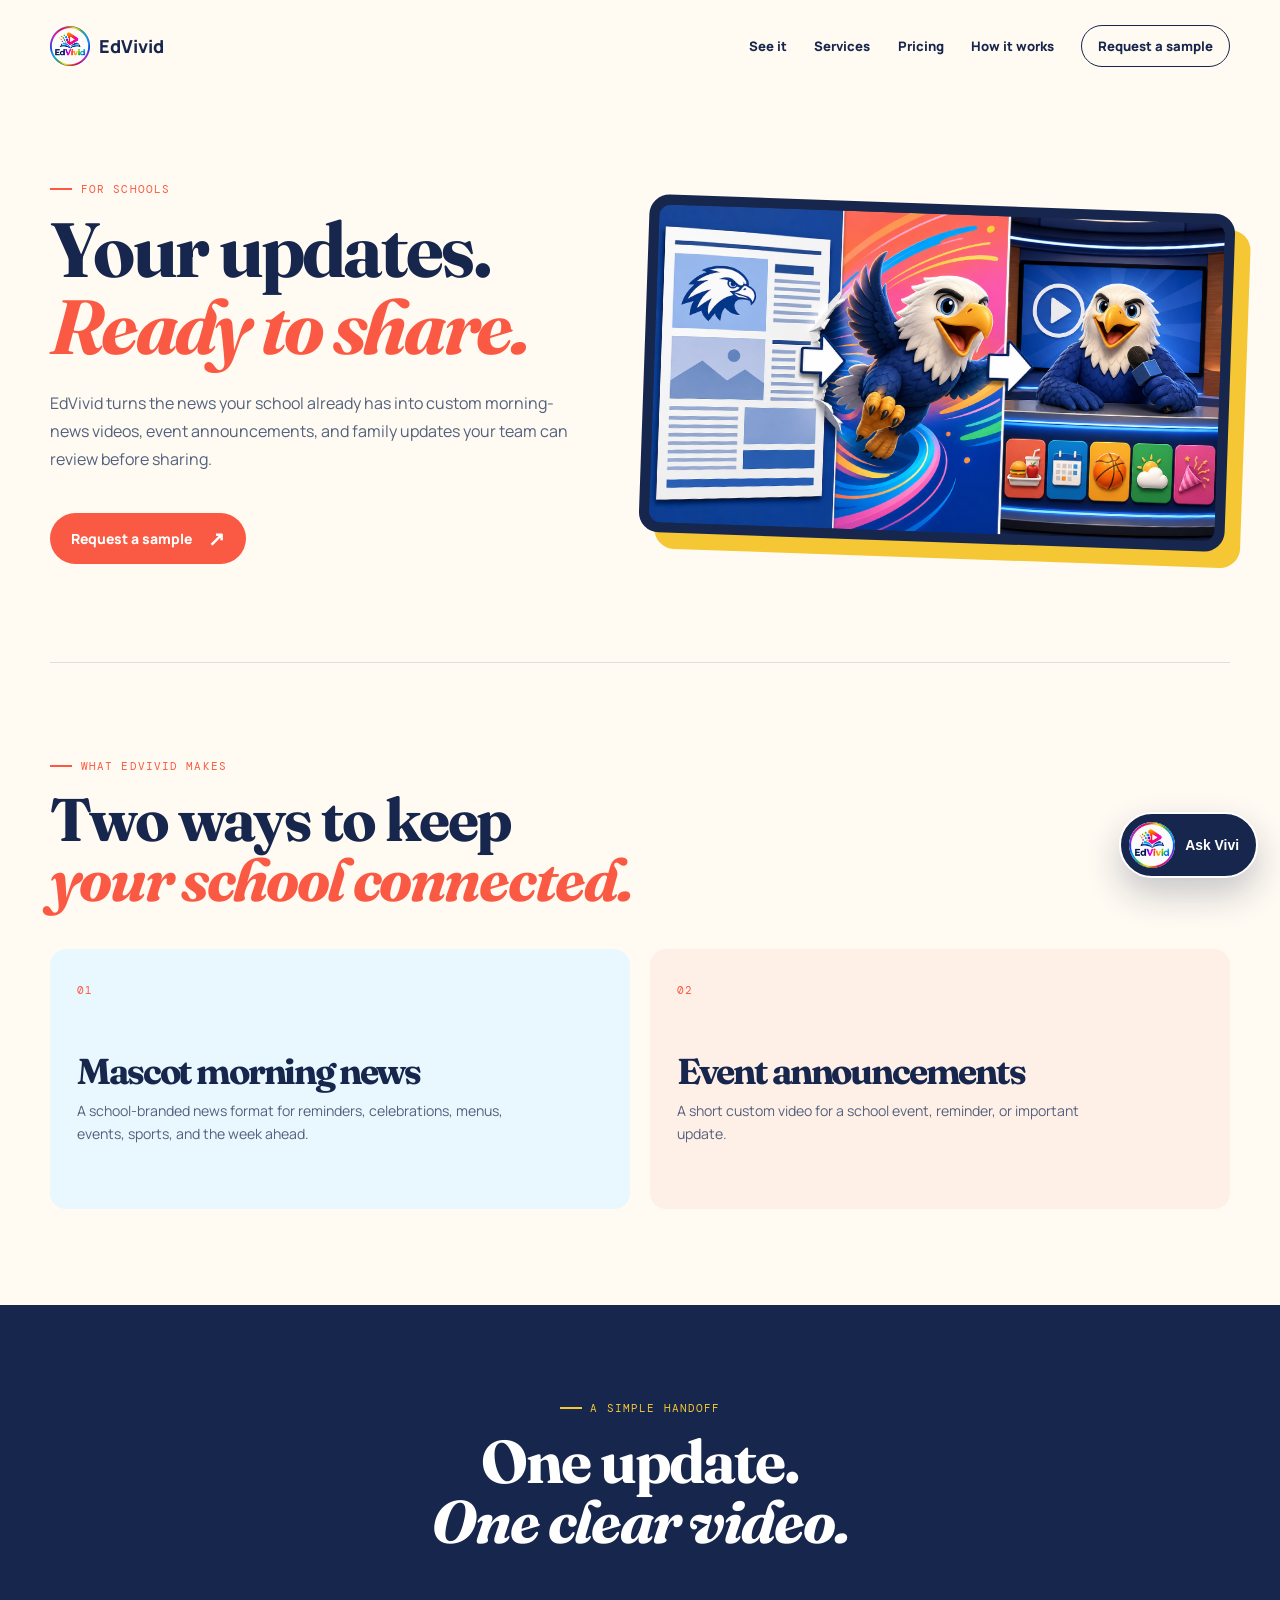
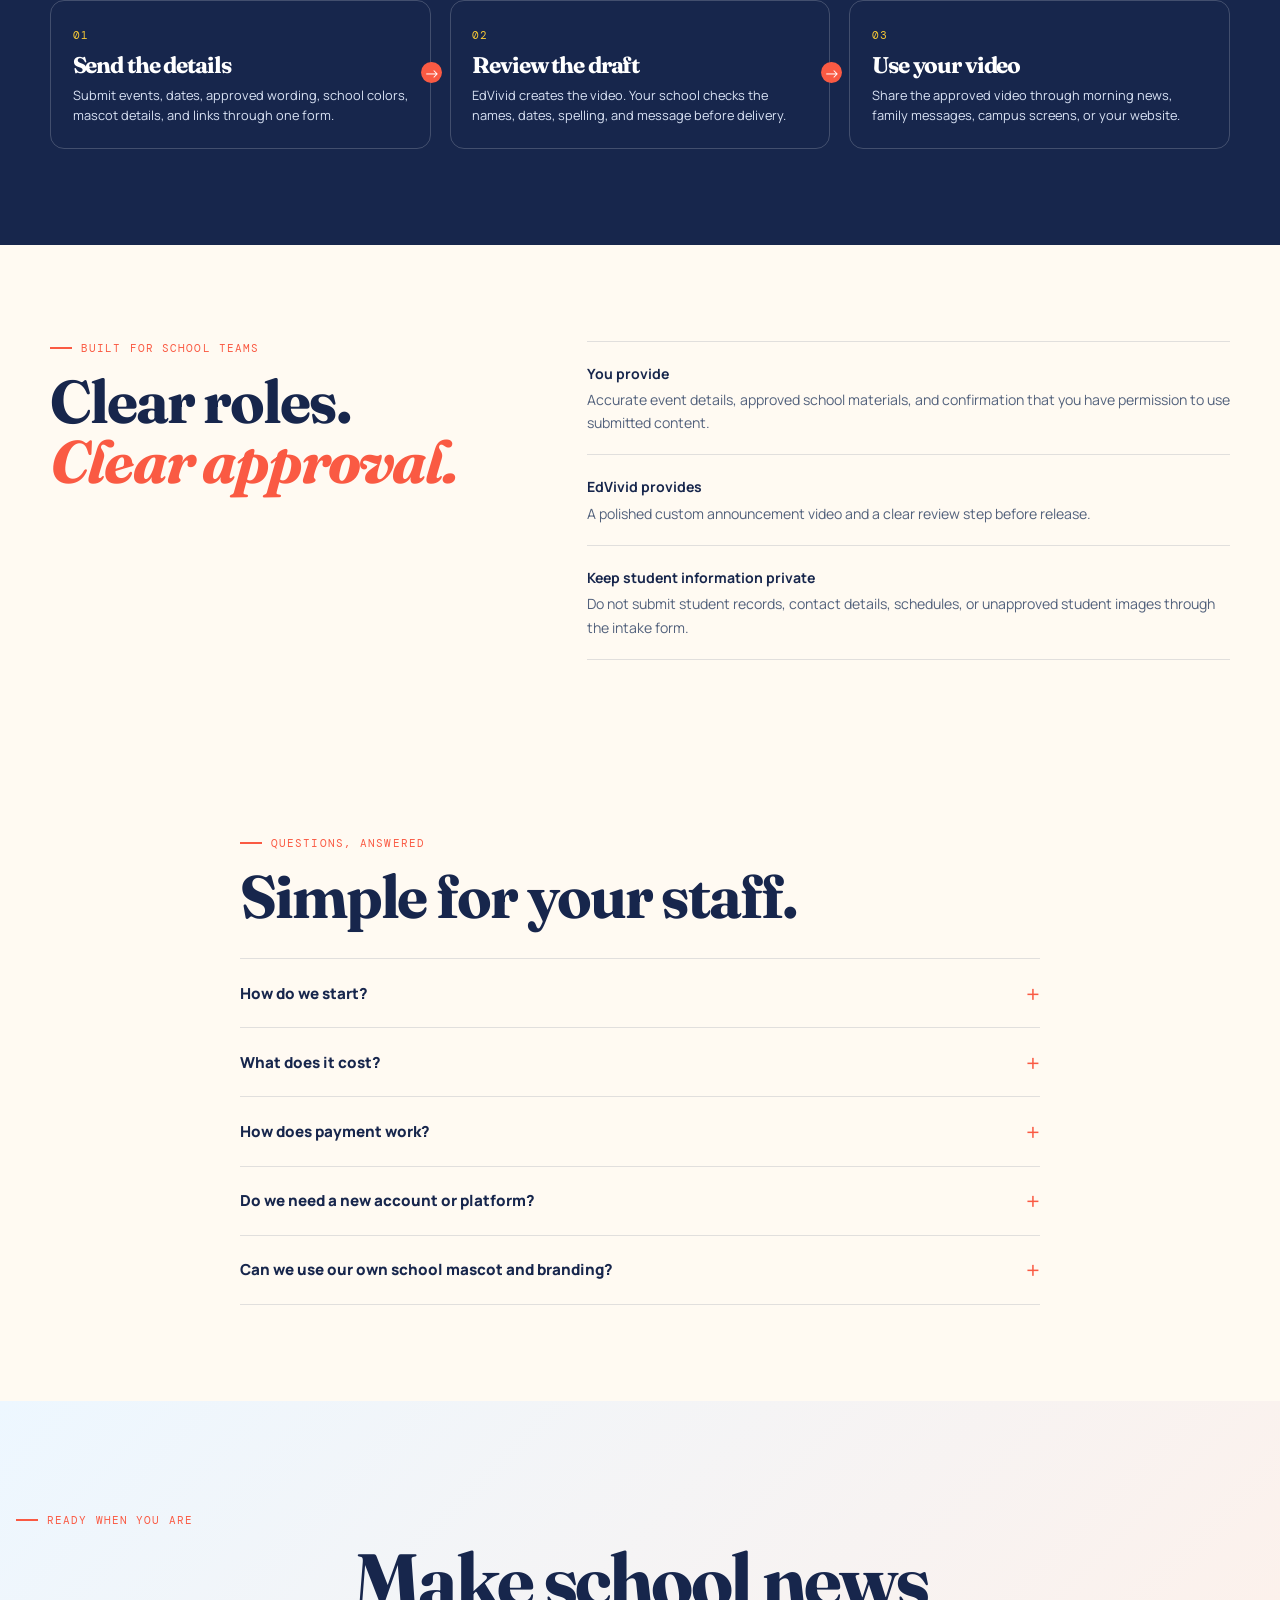
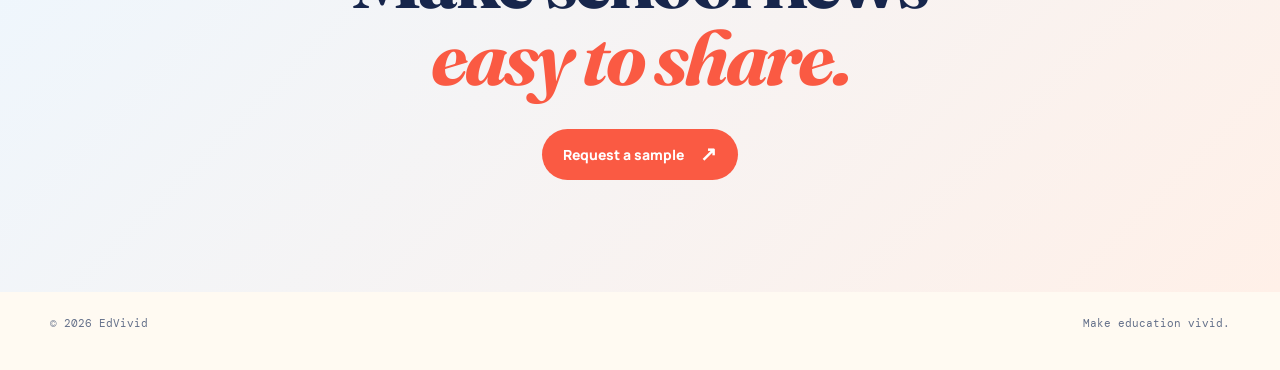
==== commit 2f16729a: "Polish EdVivid positioning and credibility" ====
--- a/for-schools.html
+++ b/for-schools.html
@@ -5,7 +5,7 @@
     <meta name="viewport" content="width=device-width, initial-scale=1.0" />
     <meta name="theme-color" content="#fff9f2" />
     <title>For Schools | EdVivid</title>
-    <meta name="description" content="How EdVivid turns school updates into ready-to-share morning news, announcements, flyers, and family communication." />
+    <meta name="description" content="How EdVivid turns school updates into custom announcement videos for morning news, events, reminders, and family communication." />
     <link rel="icon" type="image/png" href="favicon.png" />
     <link rel="apple-touch-icon" href="edvivid-circle-logo.png" />
     <link rel="preconnect" href="https://fonts.googleapis.com" />
@@ -34,7 +34,7 @@
           <div>
             <p class="eyebrow"><span></span> For schools</p>
             <h1 id="schools-title">Your updates.<br /><em>Ready to share.</em></h1>
-            <p>EdVivid turns the news your school already has into polished morning-news videos, event announcements, flyers, and caption-ready posts.</p>
+            <p>EdVivid turns the news your school already has into custom morning-news videos, event announcements, and family updates your team can review before sharing.</p>
             <a class="button primary" href="https://forms.edvivid.com/sample_request_form.html">Request a sample <span aria-hidden="true">↗</span></a>
           </div>
           <div class="schools-hero-art">
@@ -56,18 +56,18 @@
             <article>
               <span>02</span>
               <h3>Event announcements</h3>
-              <p>An up-to-one-minute event video with a matching flyer graphic and ready-to-share caption.</p>
+              <p>A short custom video for a school event, reminder, or important update.</p>
             </article>
           </div>
         </section>
 
         <section class="schools-handoff" id="how-it-works" aria-labelledby="handoff-title">
           <p class="eyebrow"><span></span> A simple handoff</p>
-          <h2 id="handoff-title">One update.<br /><em>Multiple ready-to-use assets.</em></h2>
+          <h2 id="handoff-title">One update.<br /><em>One clear video.</em></h2>
           <div class="handoff-grid">
-            <article><b>01</b><h3>Send the details</h3><p>Submit events, dates, approved wording, photos, logos, and links through one shared monthly form.</p></article>
-            <article><b>02</b><h3>Review the draft</h3><p>EdVivid creates the video, flyer, and caption. Your school gives final approval before anything is shared.</p></article>
-            <article><b>03</b><h3>Share your news</h3><p>Download finished files from your shared Google Drive folder for family messages, class, screens, and social.</p></article>
+            <article><b>01</b><h3>Send the details</h3><p>Submit events, dates, approved wording, school colors, mascot details, and links through one form.</p></article>
+            <article><b>02</b><h3>Review the draft</h3><p>EdVivid creates the video. Your school checks the names, dates, spelling, and message before delivery.</p></article>
+            <article><b>03</b><h3>Use your video</h3><p>Share the approved video through morning news, family messages, campus screens, or your website.</p></article>
           </div>
         </section>
 
@@ -78,7 +78,7 @@
           </div>
           <div class="expectation-list">
             <p><b>You provide</b> Accurate event details, approved school materials, and confirmation that you have permission to use submitted content.</p>
-            <p><b>EdVivid provides</b> Polished communication assets, an organized delivery folder, and a clear review step before release.</p>
+            <p><b>EdVivid provides</b> A polished custom announcement video and a clear review step before release.</p>
             <p><b>Keep student information private</b> Do not submit student records, contact details, schedules, or unapproved student images through the intake form.</p>
           </div>
         </section>
@@ -89,7 +89,7 @@
           <details><summary>How do we start?<span>+</span></summary><p>Request a free sample. EdVivid uses your school name, website, mascot or logo, date, and notes to create a private preview before you choose a paid option.</p></details>
           <details><summary>What does it cost?<span>+</span></summary><p>The free sample is no cost. A single finished announcement video is $149. The Weekly Starter is $499 per month for four custom school videos.</p></details>
           <details><summary>How does payment work?<span>+</span></summary><p>After the scope is confirmed, your school receives an invoice. Schools can use their normal purchasing process, including a purchase order when needed. Zelle is available for approved small partnerships when school policy permits.</p></details>
-          <details><summary>Do we need a new account or platform?<span>+</span></summary><p>No. EdVivid works with your existing communication channels. Finished files are organized in a shared Google Drive folder.</p></details>
+          <details><summary>Do we need a new account or platform?<span>+</span></summary><p>No. EdVivid works with your existing communication channels. Finished videos can be used in the places your school already shares updates.</p></details>
           <details><summary>Can we use our own school mascot and branding?<span>+</span></summary><p>Yes. Your school identity, mascot, colors, and approved materials shape the finished news and announcement content.</p></details>
         </section>
 
--- a/styles.css
+++ b/styles.css
@@ -19,6 +19,10 @@
 h1 { font-size:clamp(4rem,7vw,6.6rem); margin-bottom:1.5rem; }
 h1 em,h2 em { color:var(--coral); font-style:italic; }
 .lede { font-size:1.08rem; line-height:1.75; max-width:30rem; color:#52617c; }
+.hero-benefits { display:grid; grid-template-columns:repeat(3,1fr); gap:.7rem; margin:1.7rem 0 0; max-width:38rem; }
+.hero-benefits div { min-height:92px; padding:.9rem; border:1px solid var(--line); border-radius:16px; background:#fff; box-shadow:7px 7px 0 rgba(23,38,76,.06); }
+.hero-benefits b { display:block; margin-bottom:.35rem; color:var(--ink); font-size:.9rem; line-height:1.15; }
+.hero-benefits span { display:block; color:#52617c; font-size:.72rem; font-weight:700; line-height:1.45; }
 .hero-actions { display:flex; align-items:center; flex-wrap:wrap; gap:1.5rem; margin-top:2.1rem; }
 .button { background:var(--coral); color:white; border-radius:100px; padding:1rem 1.3rem; text-decoration:none; font-weight:800; font-size:.87rem; display:inline-flex; gap:1rem; align-items:center; transition:transform .2s ease,box-shadow .2s ease; }
 .button:hover { transform:translateY(-3px); box-shadow:0 12px 22px rgba(250,90,67,.28); }
@@ -86,5 +90,22 @@
 .help-bot-prompts button:hover { border-color:rgba(250,90,67,.45); background:#fff0e7; }
 .help-bot-cta { display:flex; min-height:50px; align-items:center; justify-content:center; color:#fff; background:var(--coral); text-decoration:none; font-weight:800; }
 .schools-hero { min-height:570px; display:grid; grid-template-columns:.95fr 1.05fr; gap:5vw; align-items:center; padding:4.5rem 0 5rem; }.schools-hero h1 { font-size:clamp(3.8rem,6vw,6.4rem); }.schools-hero > div > p:last-of-type { max-width:34rem; color:#52617c; line-height:1.75; }.schools-hero .button { margin-top:1.5rem; }.schools-hero-art { padding:10px; background:var(--ink); border-radius:20px; box-shadow:16px 16px 0 var(--yellow); transform:rotate(2deg); }.schools-hero-art img { display:block; width:100%; border-radius:12px; }.schools-offers { padding:6rem 0; border-top:1px solid var(--line); }.schools-heading { max-width:46rem; margin-bottom:2.5rem; }.schools-heading h2,.schools-handoff h2,.schools-expectations h2,.schools-faq h2 { font-size:clamp(2.8rem,4.7vw,5rem); margin:0; }.schools-offer-grid { display:grid; grid-template-columns:repeat(2,1fr); gap:1.2rem; }.schools-offer-grid article { min-height:260px; padding:1.7rem; border-radius:16px; background:#e9f7ff; }.schools-offer-grid article+article { background:#fff0e7; }.schools-offer-grid span,.handoff-grid b { color:var(--coral); font:.68rem "DM Mono",monospace; letter-spacing:.1em; }.schools-offer-grid h3 { margin:3.5rem 0 .7rem; font:700 2.25rem/.92 Fraunces,serif; letter-spacing:-.06em; }.schools-offer-grid p { max-width:28rem; margin:0; color:#52617c; font-size:.88rem; line-height:1.65; }.schools-handoff { padding:6rem 0; text-align:center; background:var(--ink); color:white; width:100%; }.schools-handoff .eyebrow { justify-content:center; color:var(--yellow); }.schools-handoff h2 { max-width:49rem; margin-inline:auto; }.schools-handoff h2 em { color:#fff; }.handoff-grid { width:min(1180px,calc(100% - 3rem)); margin:3rem auto 0; display:grid; grid-template-columns:repeat(3,1fr); gap:1.2rem; text-align:left; }.handoff-grid article { position:relative; padding:1.35rem; border:1px solid rgba(255,255,255,.19); border-radius:14px; }.handoff-grid article+article:before { content:"→"; position:absolute; top:42%; left:-1.83rem; width:1.3rem; height:1.3rem; display:grid; place-items:center; border-radius:50%; background:var(--coral); color:#fff; }.handoff-grid b { color:var(--yellow); }.handoff-grid h3 { margin:.7rem 0 .5rem; font:700 1.42rem/.95 Fraunces,serif; letter-spacing:-.05em; }.handoff-grid p { margin:0; color:#d9e2f4; font-size:.8rem; line-height:1.6; }.schools-expectations { display:grid; grid-template-columns:.82fr 1.18fr; gap:7vw; padding:6rem 0; }.expectation-list { border-top:1px solid var(--line); }.expectation-list p { margin:0; padding:1.25rem 0; border-bottom:1px solid var(--line); color:#52617c; line-height:1.65; font-size:.88rem; }.expectation-list b { color:var(--ink); display:block; margin-bottom:.2rem; }.schools-faq { max-width:800px; padding:5rem 0 6rem; }.schools-faq h2 { margin-bottom:2rem; }.schools-faq details { border-top:1px solid var(--line); }.schools-faq details:last-child { border-bottom:1px solid var(--line); }.schools-faq summary { display:flex; justify-content:space-between; align-items:center; gap:1rem; padding:1.1rem 0; cursor:pointer; list-style:none; font-weight:800; font-size:.95rem; }.schools-faq summary::-webkit-details-marker { display:none; }.schools-faq summary span { color:var(--coral); font-size:1.5rem; font-weight:400; }.schools-faq details[open] summary span { transform:rotate(45deg); }.schools-faq details p { max-width:42rem; margin:0 0 1.2rem; color:#52617c; font-size:.86rem; line-height:1.65; }.schools-closing { margin-top:0; }
-@media (max-width:760px) { .topbar,main>section,footer { width:min(100% - 2rem,1180px); }.nav-links a:not(.nav-contact) { display:none; }.hero,.film-section,.testimonials-section,.why-video-section,.monthly-section,.pricing-heading,.pricing-grid,.process-video { grid-template-columns:1fr; gap:2.5rem; }.hero { padding:2rem 0 3.5rem; }.mobile-motion { display:block; grid-column:1; border:1px solid var(--line); border-radius:18px; padding:6px; background:#fff; box-shadow:0 16px 32px rgba(23,38,76,.12); }.desktop-motion { display:none; }.hero-art { min-height:340px; }.lesson-window { width:calc(100% - 2.3rem); }.lesson-content { height:230px; }.lesson-title { font-size:2.2rem; }.orbit-one { width:300px;height:300px; }.orbit-two { width:210px;height:210px;right:55px; }.proof-strip { grid-template-columns:1fr; margin-top:0; }.proof-strip div { grid-template-columns:1fr; }.intro-strip { display:block; }.intro-strip div { margin-top:.7rem; overflow:auto; }.intro-strip span { white-space:nowrap; }.film-section { padding:4.5rem 0; }.film-frame { box-shadow:10px 10px 0 var(--yellow); }.testimonials-section { padding:0 0 5rem; }.testimonial-grid:before { right:-70px; top:-35px; }.testimonial-card,.testimonial-card.featured { transform:none; }.why-video-section { padding:0 0 5rem; }.why-video-frame { box-shadow:-10px 10px 0 var(--blue); }.insight-section { padding:0 0 5rem; }.insight-graphic { border-radius:12px; box-shadow:9px 9px 0 var(--yellow); }.insight-graphic span { position:static; display:flex; justify-content:center; border-radius:0; opacity:1; transform:none; font-size:.6rem; }.section-heading { display:block; }.section-heading h2 { margin-top:1.5rem; }.services-grid,.process-flow { grid-template-columns:1fr; }.service-card { min-height:255px; }.process-flow { gap:2.1rem; }.process-flow li+li:before { top:-1.73rem; left:calc(50% - .7rem); transform:rotate(90deg); }.monthly-section { padding:0 0 5rem; }.monthly-card { padding:1.6rem; box-shadow:10px 10px 0 var(--coral); }.pricing-section { padding:4.5rem 0; }.price-card { min-height:0; }.process-video { margin-top:3.2rem; padding-top:3.2rem; }.process-video video { box-shadow:8px 8px 0 var(--coral); }.closing { width:100%; }.closing { padding:5rem 1rem; }.help-bot { right:14px; bottom:14px; } }
+@media (max-width:760px) { .topbar,main>section,footer { width:min(100% - 2rem,1180px); }.nav-links a:not(.nav-contact) { display:none; }.hero,.film-section,.testimonials-section,.why-video-section,.monthly-section,.pricing-heading,.pricing-grid,.process-video { grid-template-columns:1fr; gap:2.5rem; }.hero { padding:2rem 0 3.5rem; }.hero-benefits { grid-template-columns:1fr; }.hero-benefits div { min-height:0; }.mobile-motion { display:block; grid-column:1; border:1px solid var(--line); border-radius:18px; padding:6px; background:#fff; box-shadow:0 16px 32px rgba(23,38,76,.12); }.desktop-motion { display:none; }.hero-art { min-height:340px; }.lesson-window { width:calc(100% - 2.3rem); }.lesson-content { height:230px; }.lesson-title { font-size:2.2rem; }.orbit-one { width:300px;height:300px; }.orbit-two { width:210px;height:210px;right:55px; }.proof-strip { grid-template-columns:1fr; margin-top:0; }.proof-strip div { grid-template-columns:1fr; }.intro-strip { display:block; }.intro-strip div { margin-top:.7rem; overflow:auto; }.intro-strip span { white-space:nowrap; }.film-section { padding:4.5rem 0; }.film-frame { box-shadow:10px 10px 0 var(--yellow); }.testimonials-section { padding:0 0 5rem; }.testimonial-grid:before { right:-70px; top:-35px; }.testimonial-card,.testimonial-card.featured { transform:none; }.why-video-section { padding:0 0 5rem; }.why-video-frame { box-shadow:-10px 10px 0 var(--blue); }.insight-section { padding:0 0 5rem; }.insight-graphic { border-radius:12px; box-shadow:9px 9px 0 var(--yellow); }.insight-graphic span { position:static; display:flex; justify-content:center; border-radius:0; opacity:1; transform:none; font-size:.6rem; }.section-heading { display:block; }.section-heading h2 { margin-top:1.5rem; }.services-grid,.process-flow { grid-template-columns:1fr; }.service-card { min-height:255px; }.process-flow { gap:2.1rem; }.process-flow li+li:before { top:-1.73rem; left:calc(50% - .7rem); transform:rotate(90deg); }.monthly-section { padding:0 0 5rem; }.monthly-card { padding:1.6rem; box-shadow:10px 10px 0 var(--coral); }.pricing-section { padding:4.5rem 0; }.price-card { min-height:0; }.process-video { margin-top:3.2rem; padding-top:3.2rem; }.process-video video { box-shadow:8px 8px 0 var(--coral); }.closing { width:100%; }.closing { padding:5rem 1rem; }.help-bot { right:14px; bottom:14px; } }
 @media (max-width:760px) { .schools-hero,.schools-expectations { grid-template-columns:1fr; gap:2.5rem; }.schools-hero { min-height:auto; padding:2rem 0 4rem; }.schools-hero-art { box-shadow:10px 10px 0 var(--yellow); }.schools-offers,.schools-expectations,.schools-faq { padding:4.5rem 0; }.schools-offer-grid,.handoff-grid { grid-template-columns:1fr; }.schools-offer-grid article { min-height:210px; }.schools-offer-grid h3 { margin-top:2.4rem; }.schools-handoff { padding:4.5rem 1rem; }.handoff-grid { width:100%; gap:2.1rem; }.handoff-grid article+article:before { top:-1.73rem; left:calc(50% - .65rem); transform:rotate(90deg); }.schools-closing { margin-inline:calc((100% - 100vw) / 2); width:100vw; } }
+
+/* Professional polish pass */
+h1,h2 { letter-spacing:-.035em; line-height:1; }
+.hero:before { opacity:.62; }
+.orbit,.spark { display:none; }
+.lesson-window { box-shadow:0 25px 45px rgba(23,38,76,.18); transform:rotate(1.5deg); }
+.desktop-motion { transform:rotate(-2deg); box-shadow:0 12px 24px rgba(23,38,76,.14); }
+.proof-strip { grid-template-columns:.38fr 1.62fr; box-shadow:0 16px 34px rgba(23,38,76,.08); }
+.proof-strip div { grid-template-columns:repeat(3,1fr); }
+.proof-strip span:nth-child(3) { background:#f0fbf5; }
+.testimonial-grid:before { display:none; }
+.testimonial-card,.testimonial-card.featured { transform:none; }
+.testimonial-card blockquote { font-size:clamp(1.25rem,2vw,1.75rem); letter-spacing:-.025em; line-height:1.2; }
+.service-icon { width:58px; height:58px; display:grid; place-items:center; border-radius:14px; background:rgba(255,255,255,.22); font:800 1.15rem Manrope,sans-serif; margin:auto 0 1rem; }
+.service-card h3,.monthly-card h3,.process-video h3,.process-flow h3,.price-card h3 { letter-spacing:-.035em; line-height:1; }
+.monthly-card li:before { content:""; width:8px; height:8px; top:1.05rem; border-radius:50%; background:var(--yellow); }
+@media (max-width:760px) { .proof-strip div { grid-template-columns:1fr; } }
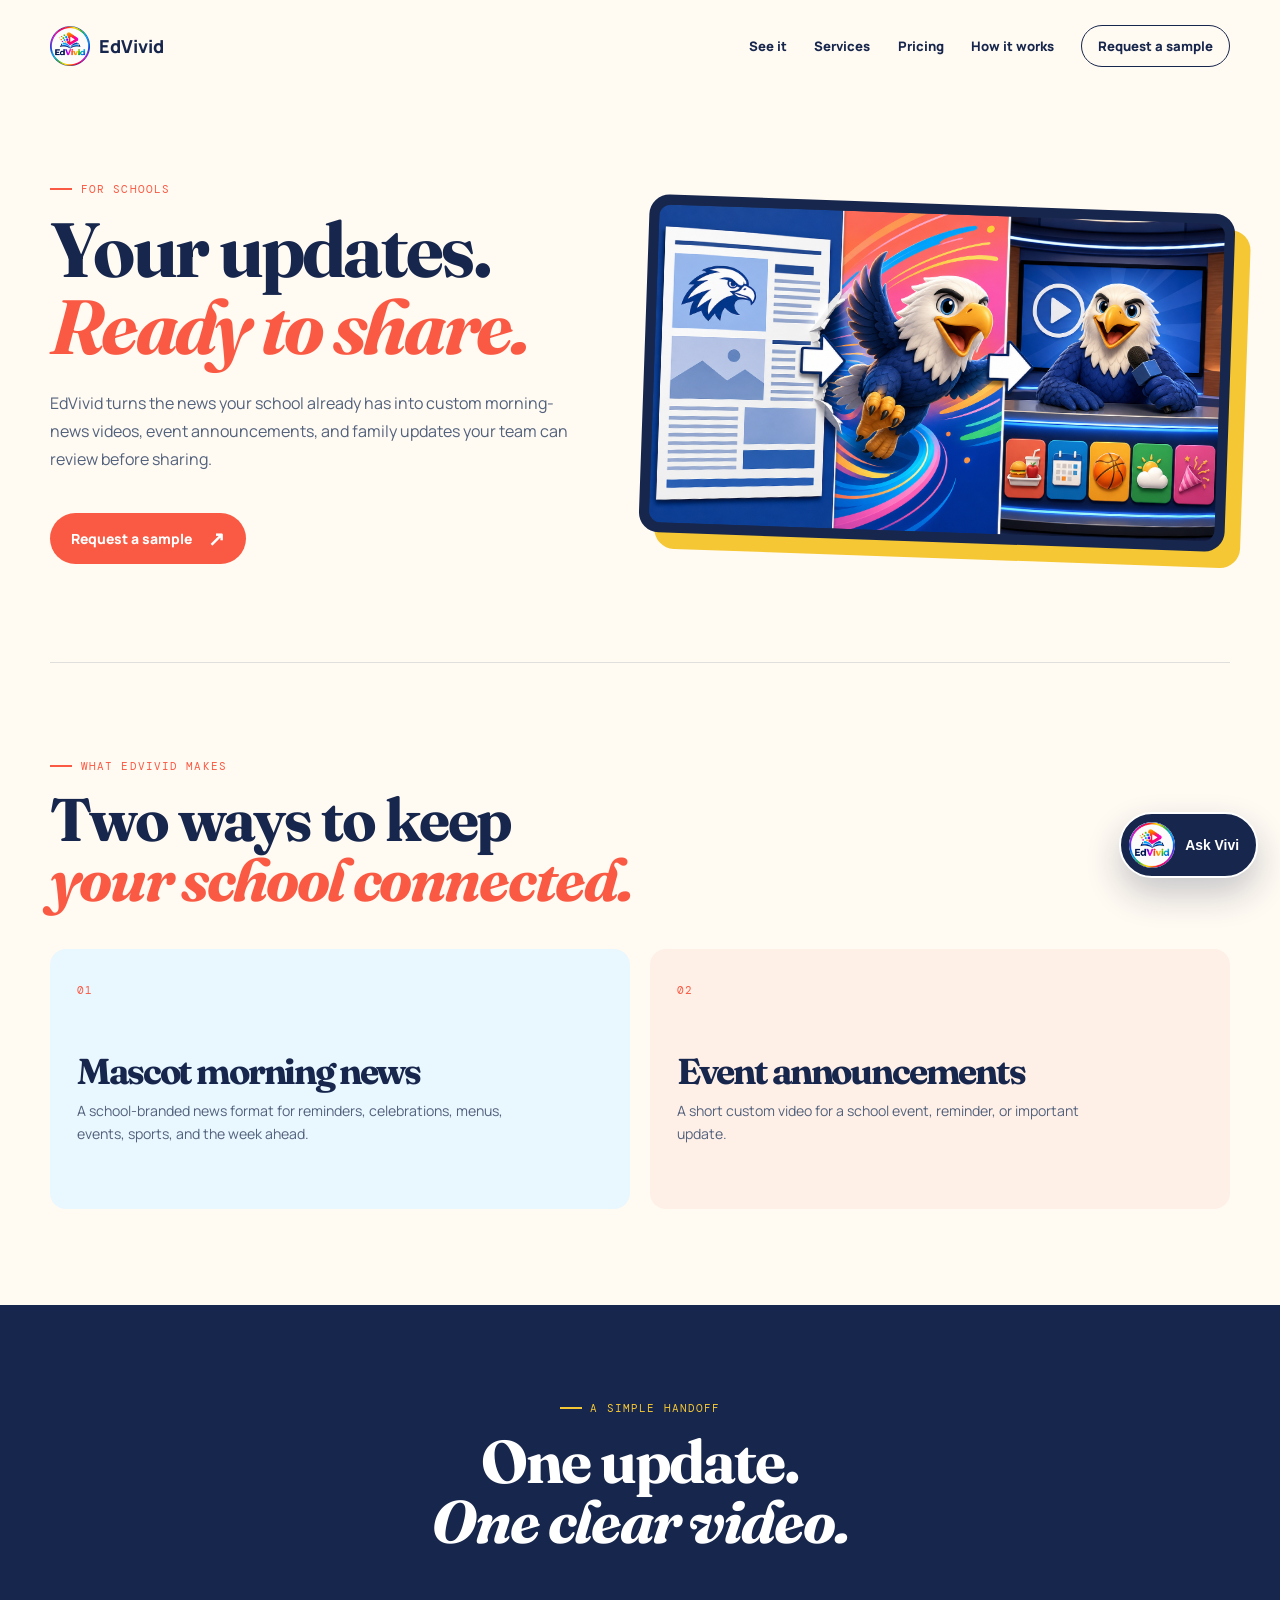
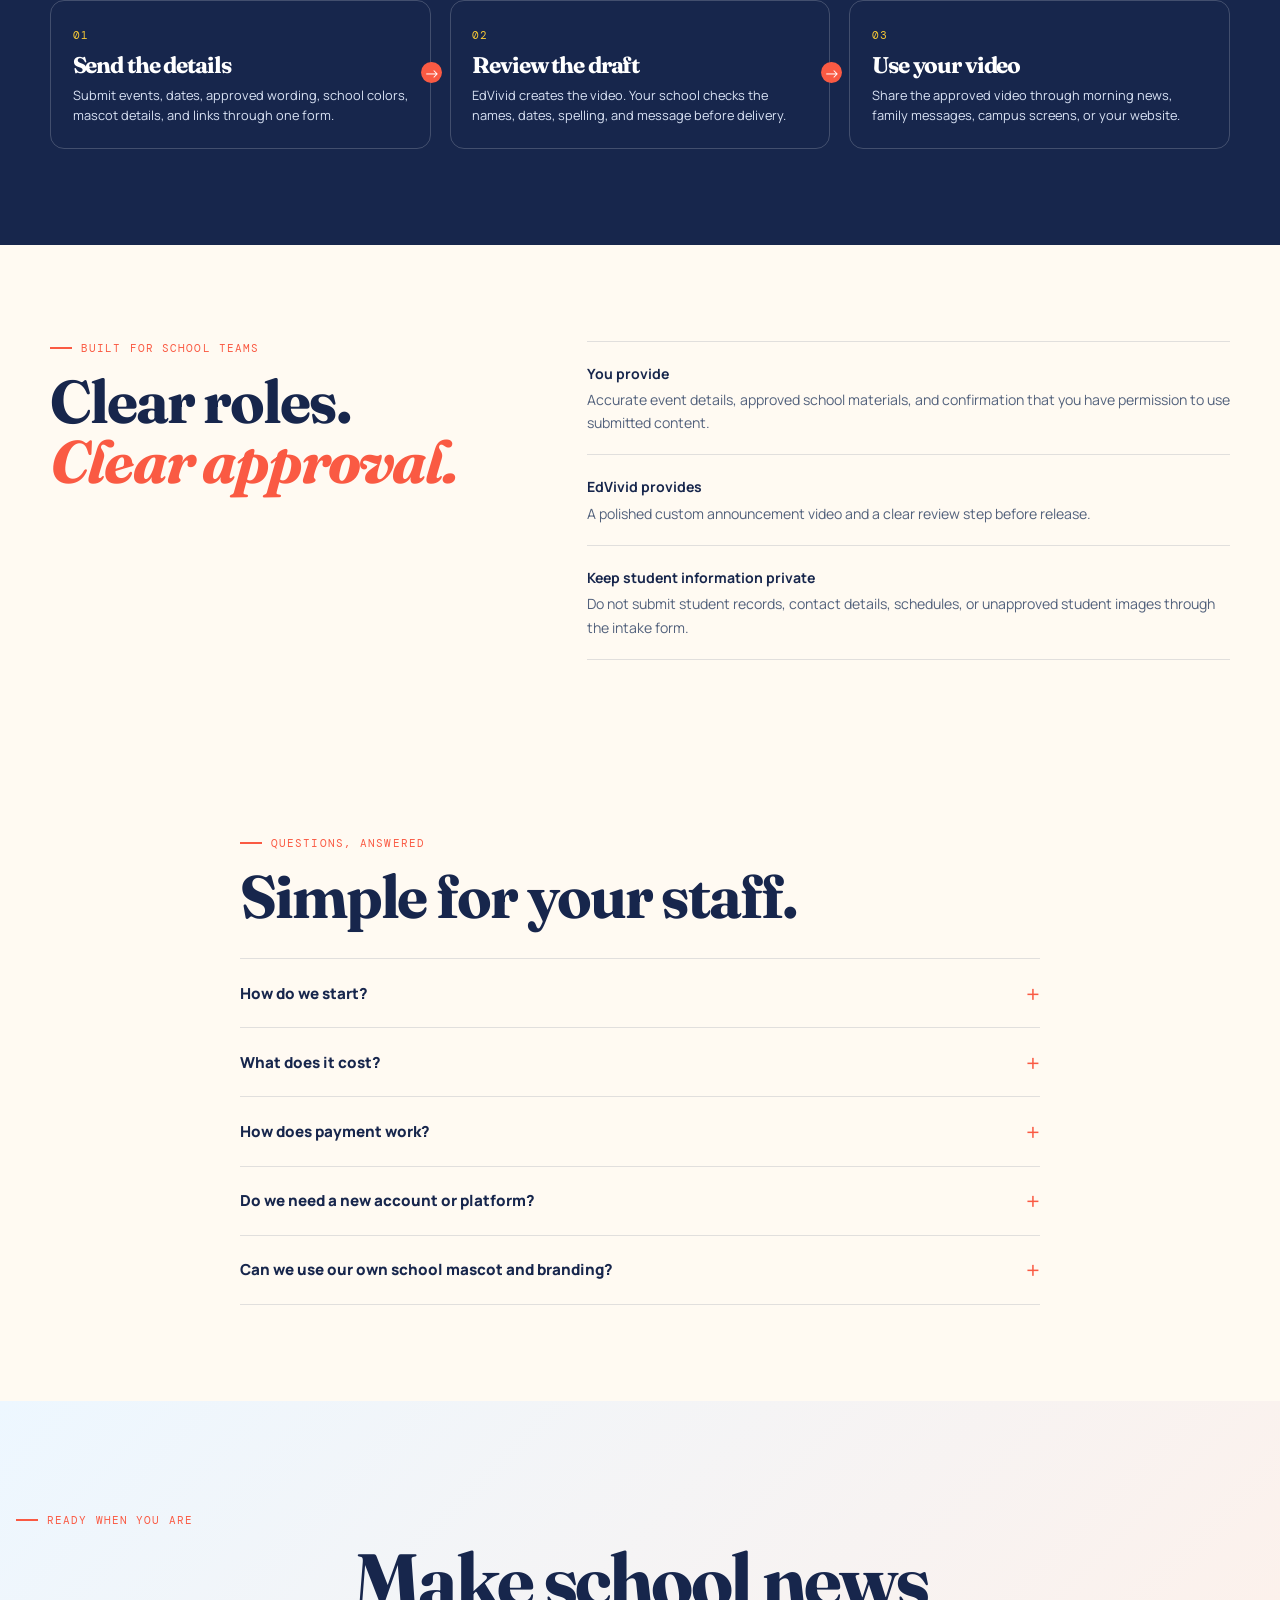
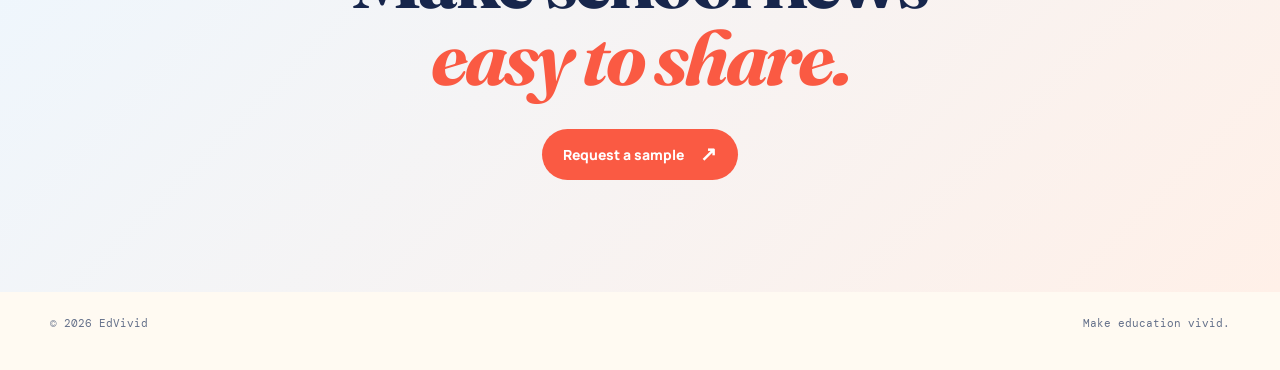
==== commit 8d91e5b5: "Improve EdVivid search metadata" ====
--- a/for-schools.html
+++ b/for-schools.html
@@ -4,8 +4,16 @@
     <meta charset="UTF-8" />
     <meta name="viewport" content="width=device-width, initial-scale=1.0" />
     <meta name="theme-color" content="#fff9f2" />
-    <title>For Schools | EdVivid</title>
-    <meta name="description" content="How EdVivid turns school updates into custom announcement videos for morning news, events, reminders, and family communication." />
+    <title>School Announcement Videos for Principals | EdVivid</title>
+    <meta name="description" content="EdVivid helps schools make morning announcement videos, event reminders, family updates, and mascot-led school news without adding video production work to staff." />
+    <meta name="robots" content="index, follow" />
+    <link rel="canonical" href="https://edvivid.com/for-schools.html" />
+    <meta property="og:site_name" content="EdVivid" />
+    <meta property="og:title" content="School Announcement Videos for Principals | EdVivid" />
+    <meta property="og:description" content="Custom school morning news videos, event reminders, family updates, and school engagement clips made from one simple request." />
+    <meta property="og:type" content="website" />
+    <meta property="og:url" content="https://edvivid.com/for-schools.html" />
+    <meta property="og:image" content="https://edvivid.com/full-bleed-mascot-transformation.png" />
     <link rel="icon" type="image/png" href="favicon.png" />
     <link rel="apple-touch-icon" href="edvivid-circle-logo.png" />
     <link rel="preconnect" href="https://fonts.googleapis.com" />
